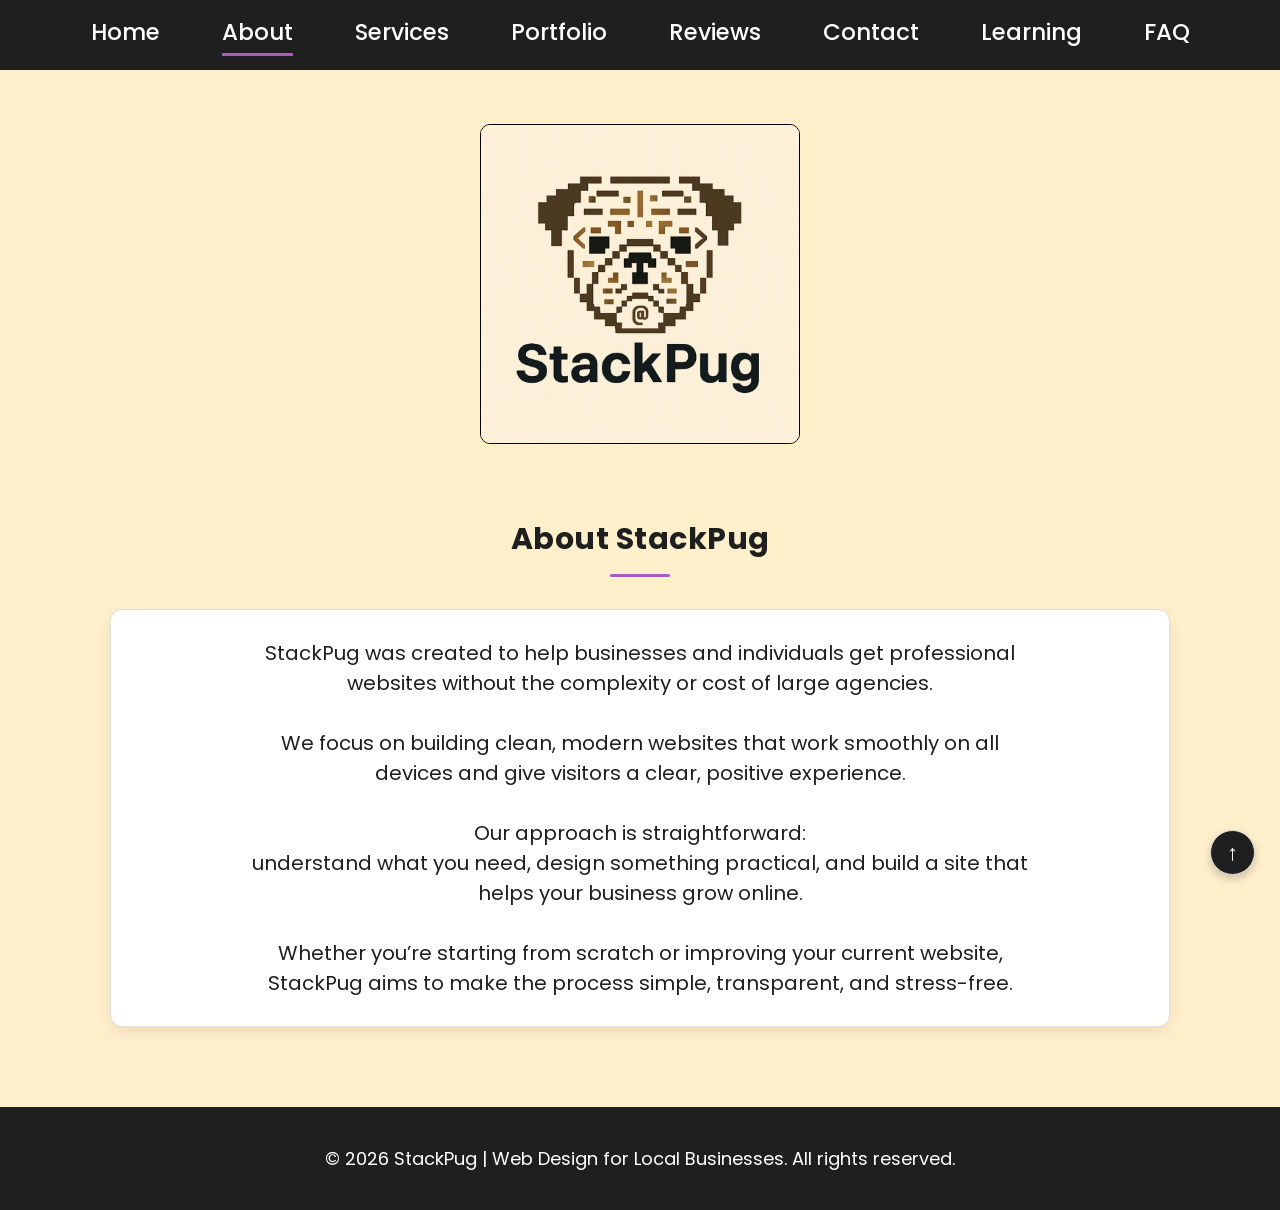
==== about.html @ f1a1a8db "Updated p on most pages" ====
<!DOCTYPE html>
<html lang="en">

<head>
    <meta charset="UTF-8">
    <meta
        name="viewport"
        content="width=device-width, initial-scale=1.0"
    >
    <meta
        name="description"
        content="Affordable web design services for local buisnesses. Responsive websites, styling, accessibilty, and maintenance packages from StackPug."
    >
    <title>About| StackPug- Web Design for Local Businesses</title>

    <!-- Google Font -->
    <link
        href="https://fonts.googleapis.com/css2?family=Poppins:wght@300;400;500;600&display=swap"
        rel="stylesheet"
    >

    <link
        rel="stylesheet"
        href="styles.css"
    >
</head>

<body id="top">

    <header class="
    site-header">
        <nav class="main-nav">
            <input
                type="checkbox"
                id="menu-toggle"
            >
            <label
                for="menu-toggle"
                class="hamburger"
            >☰</label>

            <ul class="nav-links">
                <li><a href="index.html">Home</a></li>
                <li><a
                        href="about.html"
                        class="active"
                    >About</a></li>
                <li><a href="services.html">Services</a></li>
                <li><a href="portfolio.html">Portfolio</a></li>
                <li><a href="reviews.html">Reviews</a></li>
                <li><a href="contact.html">Contact</a></li>
                <li><a href="learning.html">Learning</a></li>
                <li><a href="faq.html">FAQ</a></li>
            </ul>
        </nav>
        <a
            href="index.html"
            title="Home"
            aria-label="Go to homepage"
        >
            <img
                src="./images/stackpug-s.png"
                alt="StackPug Home logo"
                class="logo"
            >

        </a>
    </header>

    <main class="page-content">
        <h2>About StackPug</h2>

        <section class="content-box">
            <p>

                StackPug was created to help businesses and individuals get professional websites without the complexity
                or cost of large agencies.<br><br>

                We focus on building clean, modern websites that work smoothly on all devices and give visitors a clear,
                positive experience.<br><br>

                Our approach is straightforward: <br>understand what you need, design something practical, and build a
                site
                that helps your business grow online.<br><br>

                Whether you’re starting from scratch or improving your current website, StackPug aims to make the
                process simple, transparent, and stress-free.

            </p>
        </section>

    </main>
    <a
        href="#top"
        class="scroll-top"
    >↑</a>
    <footer>
        <p>© 2026 StackPug | Web Design for Local Businesses. All rights reserved.</p>
    </footer>
</body>

</html>
---- styles.css ----
/* ======================================================
   1. ROOT / THEME
====================================================== */

:root {
    --charcoal: #1F1F1F;
    --purple: #b058c2;
    --purple-dark: #8e3fa3;
    --cream: #FFEFCB;
    --white: #ffffff;
    --border: #ddd;
}

/* ======================================================
   2. GLOBAL / RESET / BASE (ALL PAGES)
====================================================== */

* {
    box-sizing: border-box;
}

html,
body {
    margin: 0;
    padding-top: 62px;
    font-family: 'Poppins', sans-serif;
    font-size: 20px;
    color: var(--charcoal);
    background: var(--cream);
    scroll-behavior: smooth;
}

button,
input,
textarea {
    font-family: inherit;
}

.tagline {
    font-size: 0.75em;
    font-weight: normal;
}

h3 {
    font-size: 1.75rem;
}

h2 {
    font-weight: 700;
    letter-spacing: 0.5px;
}

h1,
h2 {
    position: relative;
    margin-bottom: 32px;
}

h1::after,
h2::after,
h3::after {
    content: "";
    display: block;
    width: 60px;
    height: 3px;
    background: var(--purple);
    margin: 12px auto 0;
    border-radius: 2px;

}

h1,
h2 {
    text-align: center;
}

h2 {
    scroll-margin-top: 90px;
    /* prevents fixed nav covering headings when linked */
}

i {
    font-size: 0.5em;
    color: #555;
}

.callout-2 p {
    margin: 8px 0;
}


/* ======================================================
   3. REUSABLE COMPONENTS (ALL PAGES)
====================================================== */

/* HEADER LOGO */

.site-header {
    display: flex;
    flex-direction: column;
    align-items: center;
    text-align: center;
}

.logo {
    width: 400px;
    max-width: 80%;
    border-radius: 10px;
    border: 1px solid black;
}

.logo {
    cursor: pointer;
    transition: transform 0.25s ease, box-shadow 0.25s ease, filter 0.25s ease;
}

.logo:hover {
    transform: translateY(-4px) scale(1.03);
    box-shadow: 0 14px 28px rgba(0, 0, 0, .2);
}

/* NAVBAR */

.main-nav {
    position: fixed;
    height: 70px;
    top: 0;
    left: 0;
    width: 100%;
    background: var(--charcoal);
    padding: 10px 20px;
    z-index: 1000;

    display: flex;
    align-items: center;
    justify-content: center;
}

.main-nav ul {
    list-style: none;
    margin: 0;
    padding: 0;
}

.main-nav a {
    margin: 0 16px;
    font-size: 1.15rem;
    text-decoration: none;
    font-weight: 500;
    color: white;
    display: inline-block;
    transition: .25s ease;
}

.main-nav a:hover {
    transform: translateY(-4px);
}

.main-nav a:active {
    color: var(--purple);
}

.main-nav a {
    position: relative;
    text-decoration: none;
}


.nav-links a.active {
    border-bottom: 3px solid var(--purple);
    padding-bottom: 4px;
}

/* Page content */

.page-content {
    max-width: 1100px;
    margin: 0 auto;
    padding: 40px 20px 80px;

}

/*Links*/
.service-box {
    display: block;
    text-decoration: none;
    color: inherit;
}

.service-box,
.why-box,
.choose-box,
.package-box {
    padding: 28px;
}

.hero,
.why-website,
.why-choose,
.services,
.packages {
    padding: 80px 20px;
}

.how-it-works {
    text-align: center;
    padding: 60px 20px;
}

.process-grid {
    display: grid;
    grid-template-columns: repeat(3, 1fr);
    gap: 30px;
    max-width: 1100px;
    margin: auto;
}

.process-box {
    background: white;
    padding: 24px;
    border-radius: 10px;
    border: 1px solid var(--border);
    box-shadow: 0 4px 12px rgba(0, 0, 0, .08);
}

.process-box h3 {
    margin-bottom: 10px;
}

/* HAMBURGER */

#menu-toggle {
    display: none;
}

.hamburger {
    font-size: 28px;
    color: white;
    cursor: pointer;
}

/* MOBILE MENU */

.nav-links {
    display: none;
    position: absolute;
    top: 100%;
    left: 0;
    width: 100%;
    background: var(--charcoal);
    flex-direction: column;
    text-align: center;
    padding: 10px 0;
    z-index: 999;
}

#menu-toggle:checked+.hamburger+.nav-links {
    display: flex;
}

@media(min-width:768px) {

    .hamburger {
        display: none;
    }

    .nav-links {
        display: flex;
        position: static;
        flex-direction: row;
        justify-content: center;
        gap: 30px;
        width: auto;
        padding: 0;
    }
}

/* BUTTONS */

.cta-button-1 {
    display: inline-block;
    background: var(--purple);
    color: var(--charcoal);
    padding: 12px 20px;
    font-size: 1.25rem;
    text-decoration: none;
    border-radius: 4px;
    transition: .25s ease;
}

.cta-button-1:hover {
    background: var(--purple-dark);
    transform: translateY(-4px);
    box-shadow: 0 10px 22px rgba(0, 0, 0, .18);
}

.cta-button-2 {
    display: inline-block;
    background: var(--charcoal);
    color: white;
    padding: 12px 20px;
    font-size: 1rem;
    text-decoration: none;
    border-radius: 4px;
    margin: 20px 0;
    transition: .25s ease;
}

.cta-button-2:hover {
    background: #333;
    transform: translateY(-4px);
    box-shadow: 0 10px 22px rgba(0, 0, 0, .18);
}

button[type="submit"] {
    display: inline-block;
    background: var(--purple);
    color: var(--charcoal);
    padding: 12px 20px;
    font-size: 1rem;
    text-decoration: none;
    border-radius: 5px;
    transition: .25s ease;
    align-self: center;
}

button[type="submit"]:hover {
    background: var(--purple-dark);
    transform: translateY(-4px);
    box-shadow: 0 10px 22px rgba(0, 0, 0, .18);
}

.quote-btn {
    display: flex;
    justify-content: center;
    align-items: center;
    background: var(--purple);
    color: var(--charcoal);
    padding: 12px 20px;
    font-size: 1.25rem;
    text-decoration: none;
    border-radius: 4px;
}

.quote-btn:hover {
    background: var(--purple-dark);
    box-shadow: 0 10px 22px rgba(0, 0, 0, .18);
}

.scroll-top {
    position: fixed;
    bottom: 25px;
    right: 25px;
    background: var(--charcoal);

    color: var(--white);
    border: 1px solid var(--border);

    width: 45px;
    height: 45px;

    border-radius: 50%;
    display: flex;
    align-items: center;
    justify-content: center;

    font-size: 22px;
    text-decoration: none;

    box-shadow: 0 4px 10px rgba(0, 0, 0, .2);
    transition: .25s ease;

    z-index: 1000;
}

.scroll-top:hover {
    transform: translateY(-4px);
    box-shadow: 0 8px 18px rgba(0, 0, 0, .25);
}

/* FOOTER */

footer {
    background: var(--charcoal);
    color: white;
    text-align: center;
    padding: 20px;
    font-size: .9rem;
}

/* CONTENT BOX (used across pages) */


.content-box {
    background: white;
    border-radius: 12px;
    border: 1px solid var(--border);
    box-shadow: 0 6px 16px rgba(0, 0, 0, .08);
    text-align: center;
    padding: 28px;
}

.content-box p {
    max-width: 65ch;
    margin: 0 auto;
}

/* ======================================================
   4. INDEX PAGE ONLY
====================================================== */

.hero {
    text-align: center;
    padding: 1rem;
    margin: 0 auto 20px;
    display: flex;
    flex-direction: column;
    align-items: center;
    gap: 24px;
}

.callout {
    text-align: center;
    padding: 20px;
    display: flex;
    flex-direction: column;
    align-items: center;
    gap: 70px;
}

.callout-1 {
    font-family: 'Inter', sans-serif;
    background: var(--charcoal);
    font-size: 1.5rem;
    font-weight: 500;
    color: white;
    padding: 20px 12px;
    border-radius: 5px;
    letter-spacing: .8px;
    line-height: 1.6;
}

.callout-1 p {
    margin: 0;
}

.callout-2 {
    background: var(--purple);
    color: var(--charcoal);
    padding: 12px 20px;
    margin: 20px 0;
    text-align: center;
    border-radius: 5px;
    font-size: 1rem;
}

/* section */

section {
    padding: 60px 20px;
}

/* SERVICES */

.services {
    text-align: center;
    margin: 0 auto;
    display: flex;
    flex-direction: column;
}

.services h2 {
    font-size: 1.5rem;
    margin-bottom: 32px;
    /* space under heading */
}

.services-grid {
    display: grid;
    grid-template-columns: repeat(2, 1fr);
    gap: 20px;
}

.service-box {
    background: white;
    padding: 20px;
    border-radius: 10px;
    border: 1px solid var(--border);
    box-shadow: 0 4px 12px rgba(0, 0, 0, .08);
}

.web-packages,
.maintenance-packages {
    padding: 60px 20px;
    text-align: center;
    padding: 60px 20px;
    /* section spacing */
    margin: 0 auto;

    display: flex;
    flex-direction: column;
    align-items: center;
}

.web-package-box,
.maintenance-package-box a {
    margin-top: auto;
}

.web-packages-grid,
.maintenance-packages-grid {
    display: grid;
    grid-template-columns: repeat(3, 1fr);
    gap: 30px;
    max-width: 1100px;
    margin: 40px auto;
}

.web-package-box,
.maintenance-package-box {
    background: white;
    padding: 28px;
    border-radius: 10px;
    border: 1px solid var(--border);
    box-shadow: 0 4px 12px rgba(0, 0, 0, .08);
    display: flex;
    flex-direction: column;
    min-height: 300px;
}



.price {
    font-size: 1.6rem;
    font-weight: 600;
    margin: 10px 0 20px;
}

.web-package-box ul,
.maintenance-package-box ul {
    list-style: none;
    padding: 0;
    margin: 20px 0;
}

.web-package-box li,
.maintenance-package-box li {
    padding: 6px 0;
}

.featured {
    transform: scale(1.05);
    border: 2px solid var(--purple);
    box-shadow: 0 12px 28px rgba(0, 0, 0, .15);
}

.view-packages {
    display: inline-block;
    margin-top: 10px;
    font-weight: 600;
    text-decoration: none;
    color: var(--purple);
}

.view-packages:hover {
    text-decoration: underline;
}

/* Most popular box badge */

.badge {
    background: var(--purple);
    color: white;
    font-size: .75rem;
    font-weight: 600;
    padding: 10px;
    border-radius: 20px;
    display: inline-block;
    margin-bottom: 10px;
}

.affordable,
.hosting {
    grid-column: 1 / -1;
    justify-self: center;
}

/* WHY SECTION */

.why-website {
    text-align: center;
    margin: 0 auto;
}

.why-website h2 {
    font-size: 1.5rem;
    margin-bottom: 32px;
    /* space under heading */
}

.why-grid {
    display: grid;
    grid-template-columns: repeat(2, 1fr);
    gap: 20px;
}

.why-box {
    background: white;
    padding: 20px;
    border-radius: 10px;
    border: 1px solid var(--border);
    box-shadow: 0 4px 12px rgba(0, 0, 0, .08);

}

/*==================================================
Choose StackPug section */
.why-choose {
    text-align: center;
    margin: 0 auto;
    display: flex;
    flex-direction: column;
    align-items: center;
}

.why-choose h2 {
    font-size: 1.5rem;
    margin-bottom: 32px;
    /* space under heading */
}

.choose-grid {
    display: grid;
    grid-template-columns: repeat(2, 1fr);
    gap: 20px;
}

.choose-box {
    background: white;
    padding: 20px;
    border-radius: 10px;
    border: 1px solid var(--border);
    box-shadow: 0 4px 12px rgba(0, 0, 0, .08);
}


/* ======================================================
   5. CONTACT PAGE ONLY
====================================================== */

.contact-section {
    max-width: 700px;
    margin: 30px auto;
    padding: 20px;
}

.contact-section p {
    margin-bottom: 30px;
    color: #555;
    text-align: center;
}

.contact-form {
    display: flex;
    flex-direction: column;
    gap: 18px;
}

.form-grid {
    display: grid;
    grid-template-columns: 1fr;
    gap: 18px;
}

.input-wrap {
    display: flex;
    align-items: center;
    border: 1px solid var(--border);
    border-radius: 6px;
    background: white;
    overflow: hidden;
}

.icon {
    padding: 0 10px;
    font-size: 18px;
    opacity: .7;
}

.input-wrap input,
.input-wrap textarea {
    border: none;
    flex: 1;
    padding: 12px;
    font-size: 16px;
    font-family: 'Inter', sans-serif;
}

.input-wrap textarea {
    resize: vertical;
}

.input-wrap:focus-within {
    border-color: var(--charcoal);
    box-shadow: 0 0 0 2px rgba(0, 0, 0, .08);
}

/* ======================================================
   FAQ
====================================================== */

/* FAQ */

.faq {
    max-width: 900px;
    margin: 40px auto;
}

.faq-item {
    background: white;
    border-radius: 10px;
    border: 1px solid var(--border);
    margin-bottom: 16px;
    padding: 0;
    box-shadow: 0 4px 12px rgba(0, 0, 0, .08);
    transition: .25s ease;
}

.faq-item:hover {
    transform: translateY(-3px);
    box-shadow: 0 8px 18px rgba(0, 0, 0, .12);
}

.faq-item summary {
    padding: 18px 20px;
    font-weight: 600;
    cursor: pointer;
    list-style: none;
}

.faq-item p {
    padding: 0 20px 20px 20px;
    margin: 0;
    color: #555;
}

.faq-intro {
    text-align: center;
}

.faq-item summary::after {
    content: "+";
    float: right;
    font-size: 20px;
}

.faq-item[open] summary::after {
    content: "−";
}

.service-box,
.why-box,
.choose-box,
.package-box {
    transition: transform .25s ease, box-shadow .25s ease;
}

.service-box:hover,
.why-box:hover,
.choose-box:hover,
.package-box:hover {
    transform: translateY(-8px);
    box-shadow: 0 16px 32px rgba(0, 0, 0, .12);
}

/* ======================================================
   6. RESPONSIVE GLOBAL
====================================================== */

@media(max-width:600px) {

    .services-grid {
        grid-template-columns: 1fr;
    }

    .web-packages-grid,
    .maintenance-packages-grid {
        grid-template-columns: 1fr;
    }

    .why-grid,
    .process-grid {
        grid-template-columns: 1fr;
    }

    .contact-section {
        margin: 30px 15px;
        padding: 10px;
    }

    .choose-grid {
        grid-template-columns: 1fr;
    }

    .content-box {
        margin: 30px 15px;
        padding: 10px;
    }


}

@media (max-width: 768px) {

    .packages-grid {
        grid-template-columns: 1fr;
    }

}


@media(min-width:768px) {
    .form-grid {
        grid-template-columns: 1fr 1fr;
    }

    .form-group.full {
        grid-column: 1/-1;
    }
}

/* ======================================================
   7. REDUCED MOTION ACCESSIBILITY
====================================================== */

@media(prefers-reduced-motion:reduce) {

    * {
        animation: none !important;
        transition: none !important;
        scroll-behavior: auto !important;
    }

    .service-box:hover,
    .logo:hover,
    .cta-button-1:hover,
    .cta-button-2:hover,
    .main-nav a:hover,
    .content-box:hover {
        transform: none;
        box-shadow: 0 4px 12px rgba(0, 0, 0, .08);
    }
}
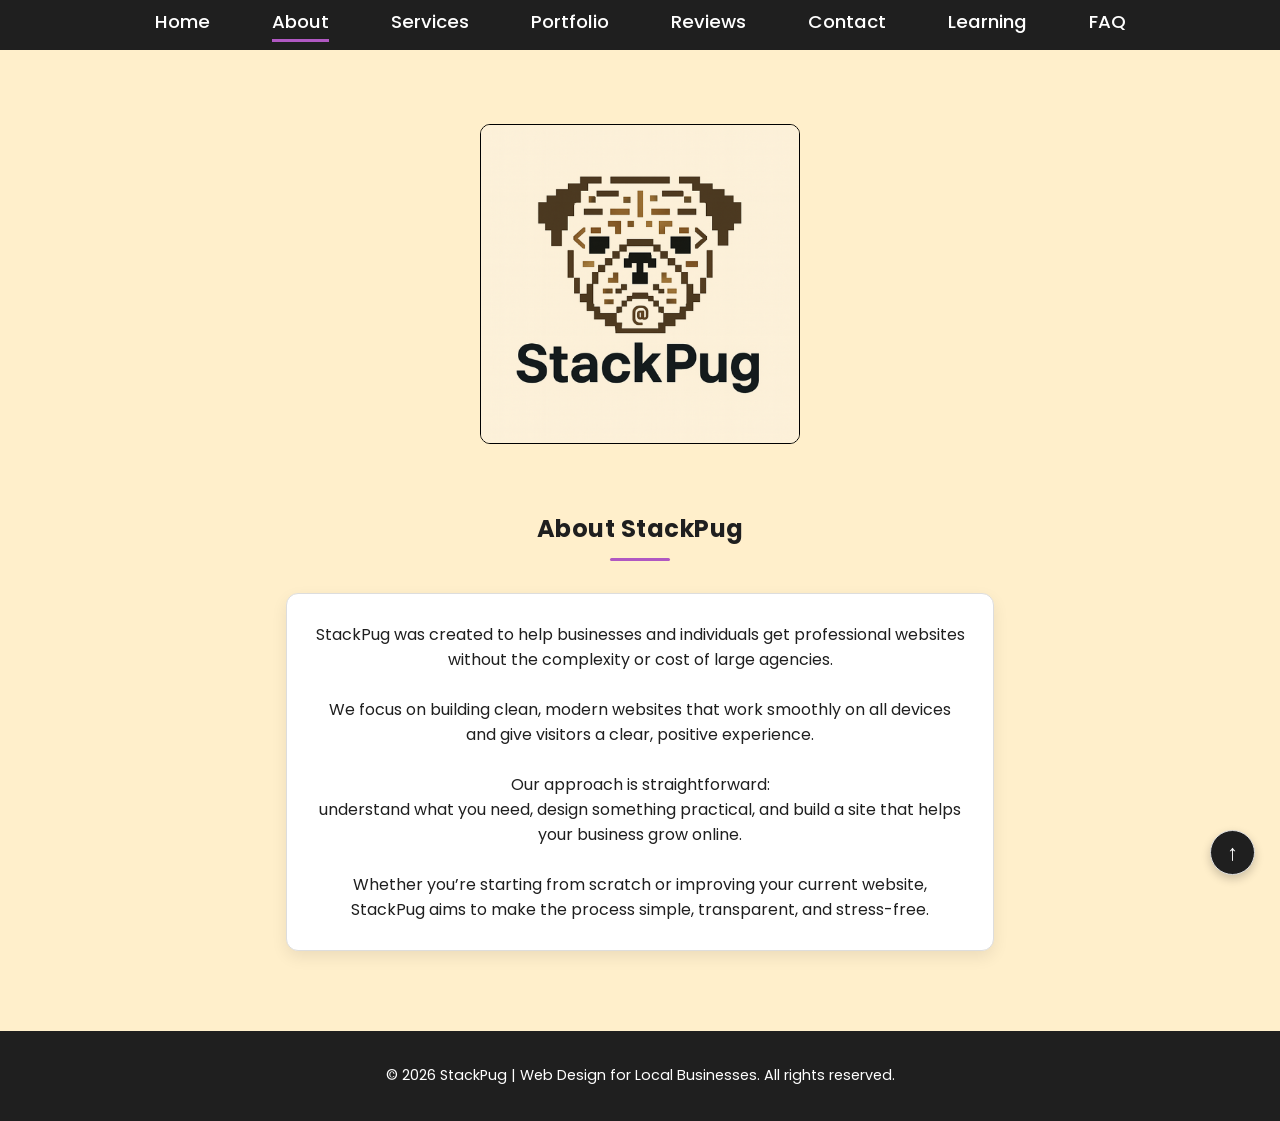
==== commit 18f8c10e: "Updated footer" ====
--- a/about.html
+++ b/about.html
@@ -11,7 +11,7 @@
         name="description"
         content="Affordable web design services for local buisnesses. Responsive websites, styling, accessibilty, and maintenance packages from StackPug."
     >
-    <title>About| StackPug- Web Design for Local Businesses</title>
+    <title>About | StackPug- Web Design for Local Businesses</title>
 
     <!-- Google Font -->
     <link
--- a/styles.css
+++ b/styles.css
@@ -24,10 +24,13 @@
     margin: 0;
     padding-top: 62px;
     font-family: 'Poppins', sans-serif;
-    font-size: 20px;
+    font-size: 100%;
     color: var(--charcoal);
     background: var(--cream);
     scroll-behavior: smooth;
+    display: flex;
+    flex-direction: column;
+    min-height: 100vh;
 }
 
 button,
@@ -88,6 +91,10 @@
     margin: 8px 0;
 }
 
+#choose-p {
+    margin-top: 20px;
+}
+
 
 /* ======================================================
    3. REUSABLE COMPONENTS (ALL PAGES)
@@ -123,18 +130,18 @@
 
 .main-nav {
     position: fixed;
-    height: 70px;
+    height: 50px;
     top: 0;
     left: 0;
     width: 100%;
     background: var(--charcoal);
-    padding: 10px 20px;
+    padding: 5px 20px;
     z-index: 1000;
-
     display: flex;
     align-items: center;
     justify-content: center;
 }
+
 
 .main-nav ul {
     list-style: none;
@@ -147,7 +154,7 @@
     font-size: 1.15rem;
     text-decoration: none;
     font-weight: 500;
-    color: white;
+    color: var(--white);
     display: inline-block;
     transition: .25s ease;
 }
@@ -177,6 +184,7 @@
     max-width: 1100px;
     margin: 0 auto;
     padding: 40px 20px 80px;
+    flex: 1;
 
 }
 
@@ -216,7 +224,7 @@
 }
 
 .process-box {
-    background: white;
+    background: var(--white);
     padding: 24px;
     border-radius: 10px;
     border: 1px solid var(--border);
@@ -235,7 +243,7 @@
 
 .hamburger {
     font-size: 28px;
-    color: white;
+    color: var(--white);
     cursor: pointer;
 }
 
@@ -280,7 +288,7 @@
 .cta-button-1 {
     display: inline-block;
     background: var(--purple);
-    color: var(--charcoal);
+    color: var(--white);
     padding: 12px 20px;
     font-size: 1.25rem;
     text-decoration: none;
@@ -297,9 +305,9 @@
 .cta-button-2 {
     display: inline-block;
     background: var(--charcoal);
-    color: white;
+    color: var(--white);
     padding: 12px 20px;
-    font-size: 1rem;
+    font-size: 1.25rem;
     text-decoration: none;
     border-radius: 4px;
     margin: 20px 0;
@@ -315,9 +323,9 @@
 button[type="submit"] {
     display: inline-block;
     background: var(--purple);
-    color: var(--charcoal);
+    color: var(--white);
     padding: 12px 20px;
-    font-size: 1rem;
+    font-size: 1.25rem;
     text-decoration: none;
     border-radius: 5px;
     transition: .25s ease;
@@ -335,7 +343,7 @@
     justify-content: center;
     align-items: center;
     background: var(--purple);
-    color: var(--charcoal);
+    color: var(--white);
     padding: 12px 20px;
     font-size: 1.25rem;
     text-decoration: none;
@@ -382,7 +390,7 @@
 
 footer {
     background: var(--charcoal);
-    color: white;
+    color: var(--white);
     text-align: center;
     padding: 20px;
     font-size: .9rem;
@@ -446,7 +454,7 @@
 
 .callout-2 {
     background: var(--purple);
-    color: var(--charcoal);
+    color: var(--white);
     padding: 12px 20px;
     margin: 20px 0;
     text-align: center;
@@ -493,13 +501,10 @@
 .maintenance-packages {
     padding: 60px 20px;
     text-align: center;
-    padding: 60px 20px;
     /* section spacing */
     margin: 0 auto;
-
-    display: flex;
-    flex-direction: column;
-    align-items: center;
+    display: flex;
+    flex-direction: column;
 }
 
 .web-package-box,
@@ -526,9 +531,8 @@
     display: flex;
     flex-direction: column;
     min-height: 300px;
-}
-
-
+    transition: transform .25s ease, box-shadow .25s ease;
+}
 
 .price {
     font-size: 1.6rem;
@@ -548,10 +552,24 @@
     padding: 6px 0;
 }
 
+/* hover for normal boxes */
+.web-package-box:hover,
+.maintenance-package-box:hover {
+    transform: translateY(-8px);
+    box-shadow: 0 16px 32px rgba(0, 0, 0, .12);
+}
+
+/* featured box — merged into one rule */
 .featured {
     transform: scale(1.05);
     border: 2px solid var(--purple);
     box-shadow: 0 12px 28px rgba(0, 0, 0, .15);
+}
+
+/* featured hover — combines both transforms */
+.featured:hover {
+    transform: scale(1.05) translateY(-8px);
+    box-shadow: 0 16px 32px rgba(0, 0, 0, .12);
 }
 
 .view-packages {
@@ -564,6 +582,19 @@
 
 .view-packages:hover {
     text-decoration: underline;
+}
+
+/* normal package boxes */
+.web-package-box:hover,
+.maintenance-package-box:hover {
+    transform: translateY(-8px);
+    box-shadow: 0 16px 32px rgba(0, 0, 0, .12);
+}
+
+/* featured box stays scaled AND moves up */
+.featured:hover {
+    transform: scale(1.05) translateY(-8px);
+    box-shadow: 0 16px 32px rgba(0, 0, 0, .12);
 }
 
 /* Most popular box badge */
@@ -583,6 +614,10 @@
 .hosting {
     grid-column: 1 / -1;
     justify-self: center;
+    width: 600px;
+    /* or whatever looks right */
+    max-width: 100%;
+    /* so it doesn't overflow on mobile */
 }
 
 /* WHY SECTION */
@@ -620,7 +655,7 @@
     margin: 0 auto;
     display: flex;
     flex-direction: column;
-    align-items: center;
+
 }
 
 .why-choose h2 {
@@ -656,7 +691,7 @@
 
 .contact-section p {
     margin-bottom: 30px;
-    color: #555;
+    color: var(--charcoal);
     text-align: center;
 }
 
@@ -761,14 +796,16 @@
 .service-box,
 .why-box,
 .choose-box,
-.package-box {
+.package-box,
+.process-box {
     transition: transform .25s ease, box-shadow .25s ease;
 }
 
 .service-box:hover,
 .why-box:hover,
 .choose-box:hover,
-.package-box:hover {
+.package-box:hover,
+.process-box:hover {
     transform: translateY(-8px);
     box-shadow: 0 16px 32px rgba(0, 0, 0, .12);
 }
@@ -850,4 +887,11 @@
         transform: none;
         box-shadow: 0 4px 12px rgba(0, 0, 0, .08);
     }
+}
+
+input:focus {
+    outline: none;
+    border: 2px solid #7c6cfc;
+    /* ✓ custom focus style */
+    box-shadow: 0 0 0 3px rgba(124, 108, 252, 0.3);
 }
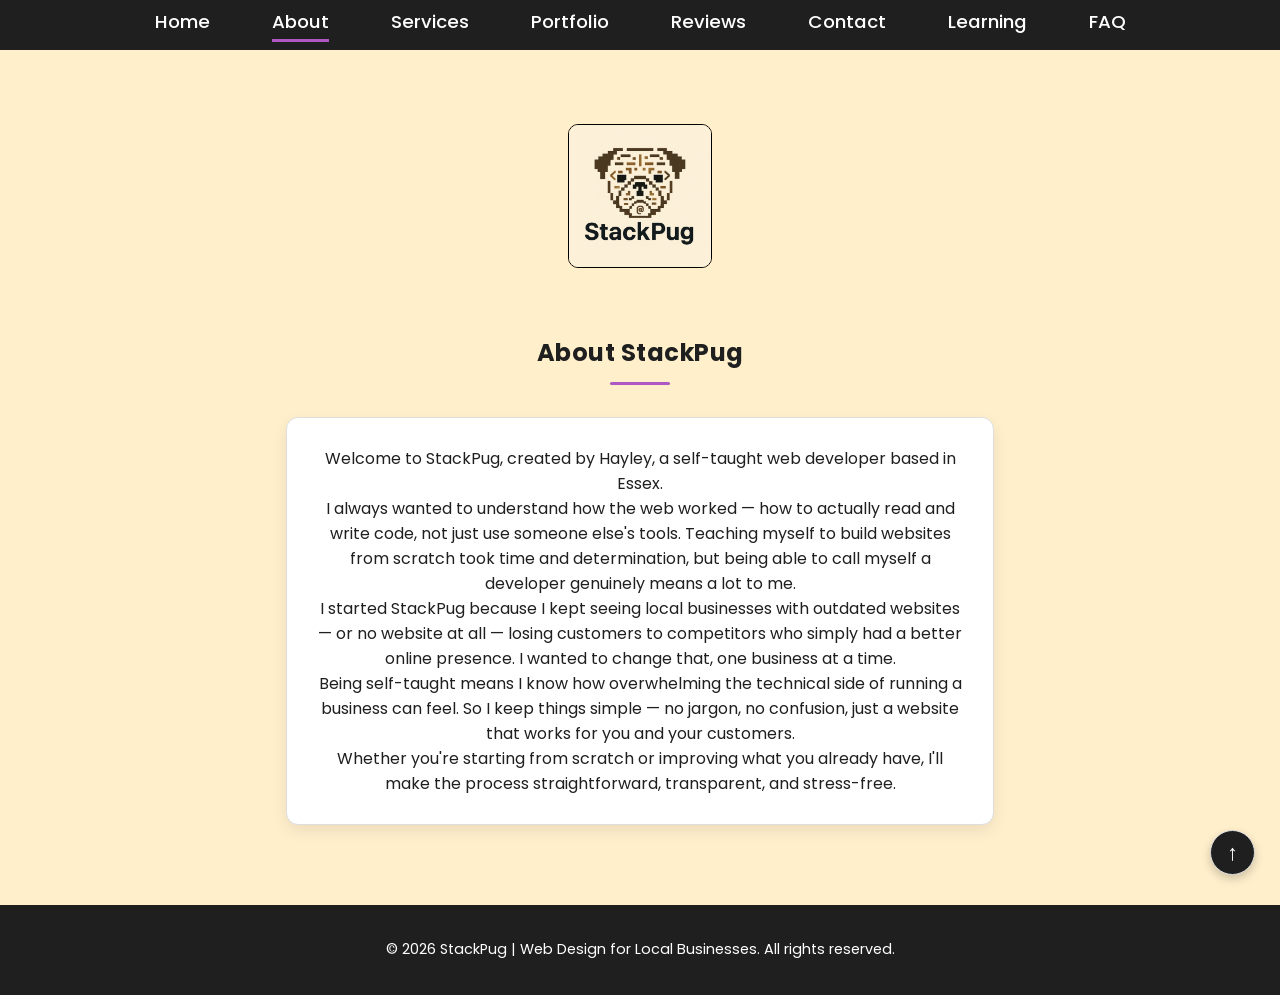
==== commit 91d80765: "Made a favicon" ====
--- a/about.html
+++ b/about.html
@@ -22,6 +22,28 @@
     <link
         rel="stylesheet"
         href="styles.css"
+    >
+    <link
+        rel="icon"
+        type="image/x-icon"
+        href="./images/favicon.ico"
+    >
+    <link
+        rel="icon"
+        type="image/png"
+        sizes="32x32"
+        href="./images/favicon-32x32.png"
+    >
+    <link
+        rel="icon"
+        type="image/png"
+        sizes="16x16"
+        href="./images/favicon-16x16.png"
+    >
+    <link
+        rel="apple-touch-icon"
+        sizes="180x180"
+        href="./images/apple-touch-icon.png"
     >
 </head>
 
@@ -71,22 +93,21 @@
         <h2>About StackPug</h2>
 
         <section class="content-box">
-            <p>
+            <p>Welcome to StackPug, created by Hayley, a self-taught web developer based in Essex.</p>
 
-                StackPug was created to help businesses and individuals get professional websites without the complexity
-                or cost of large agencies.<br><br>
+            <p>I always wanted to understand how the web worked — how to actually read and write code, not just use
+                someone else's tools. Teaching myself to build websites from scratch took time and determination, but
+                being able to call myself a developer genuinely means a lot to me.</p>
 
-                We focus on building clean, modern websites that work smoothly on all devices and give visitors a clear,
-                positive experience.<br><br>
+            <p>I started StackPug because I kept seeing local businesses with outdated websites — or no website at all —
+                losing customers to competitors who simply had a better online presence. I wanted to change that, one
+                business at a time.</p>
 
-                Our approach is straightforward: <br>understand what you need, design something practical, and build a
-                site
-                that helps your business grow online.<br><br>
+            <p>Being self-taught means I know how overwhelming the technical side of running a business can feel. So I
+                keep things simple — no jargon, no confusion, just a website that works for you and your customers.</p>
 
-                Whether you’re starting from scratch or improving your current website, StackPug aims to make the
-                process simple, transparent, and stress-free.
-
-            </p>
+            <p>Whether you're starting from scratch or improving what you already have, I'll make the process
+                straightforward, transparent, and stress-free.</p>
         </section>
 
     </main>
--- a/styles.css
+++ b/styles.css
@@ -9,6 +9,8 @@
     --cream: #FFEFCB;
     --white: #ffffff;
     --border: #ddd;
+    --purple-light: #f3e6f7;
+    --text-muted: #555;
 }
 
 /* ======================================================
@@ -95,6 +97,18 @@
     margin-top: 20px;
 }
 
+.trust-bar {
+    background-color: var(--purple);
+    color: var(--white);
+    display: flex;
+    justify-content: center;
+    flex-wrap: wrap;
+    gap: 0.8rem 2.5rem;
+    padding: 0.75rem 1.5rem;
+    font-size: 0.82rem;
+    font-weight: 500;
+    letter-spacing: 0.05em;
+}
 
 /* ======================================================
    3. REUSABLE COMPONENTS (ALL PAGES)
@@ -110,7 +124,7 @@
 }
 
 .logo {
-    width: 400px;
+    width: 180px;
     max-width: 80%;
     border-radius: 10px;
     border: 1px solid black;
@@ -287,7 +301,7 @@
 
 .cta-button-1 {
     display: inline-block;
-    background: var(--purple);
+    background: var(--charcoal);
     color: var(--white);
     padding: 12px 20px;
     font-size: 1.25rem;
@@ -610,14 +624,20 @@
     margin-bottom: 10px;
 }
 
+.why-website,
+.why-choose,
+.services {
+    width: 100%;
+}
+
 .affordable,
 .hosting {
     grid-column: 1 / -1;
     justify-self: center;
-    width: 600px;
-    /* or whatever looks right */
-    max-width: 100%;
+    width: 100%;
+    max-width: 600px;
     /* so it doesn't overflow on mobile */
+    margin: 0 auto;
 }
 
 /* WHY SECTION */
@@ -866,6 +886,33 @@
     }
 }
 
+@media (max-width: 900px) {
+
+    .services-grid,
+    .why-grid,
+    .choose-grid {
+        grid-template-columns: 1fr;
+    }
+
+    .hero,
+    .why-website,
+    .why-choose,
+    .services,
+    .packages {
+        padding: 40px 20px;
+    }
+
+    .service-box,
+    .why-box,
+    .choose-box {
+        padding: 20px;
+    }
+
+    h3 {
+        font-size: 1.2rem;
+    }
+}
+
 /* ======================================================
    7. REDUCED MOTION ACCESSIBILITY
 ====================================================== */
@@ -894,4 +941,196 @@
     border: 2px solid #7c6cfc;
     /* ✓ custom focus style */
     box-shadow: 0 0 0 3px rgba(124, 108, 252, 0.3);
+}
+
+.portfolio-section {
+    max-width: 1100px;
+    margin: 0 auto;
+    padding: 20px 20px 80px;
+}
+
+/* Grid — 2 columns on desktop, 1 on mobile */
+.portfolio-grid {
+    display: grid;
+    grid-template-columns: repeat(2, 1fr);
+    gap: 40px;
+    margin-bottom: 40px;
+}
+
+/* Each card: browser frame on top, info below */
+.portfolio-card {
+    background: var(--white);
+    border-radius: 12px;
+    border: 1px solid var(--border);
+    box-shadow: 0 4px 16px rgba(0, 0, 0, 0.08);
+    overflow: hidden;
+    transition: transform 0.25s ease, box-shadow 0.25s ease;
+}
+
+.portfolio-card:hover {
+    transform: translateY(-6px);
+    box-shadow: 0 16px 32px rgba(176, 88, 194, 0.15);
+}
+
+.portfolio-card .browser-window {
+    max-width: 100%;
+    border-radius: 0;
+    border: none;
+    border-bottom: 1px solid var(--border);
+    box-shadow: none;
+    display: flex;
+    flex-direction: column;
+}
+
+.portfolio-card .browser-bar {
+    flex-shrink: 0;
+    /* stops the bar from collapsing */
+    background: #f0f0f0;
+    padding: 8px 12px;
+    display: flex;
+    align-items: center;
+    gap: 6px;
+    border-bottom: 1px solid var(--border);
+}
+
+/* The actual screenshot image inside the frame */
+.portfolio-screenshot {
+    width: 100%;
+    height: 260px;
+    object-fit: cover;
+    /* crops to fill the space neatly */
+    object-position: top;
+    /* shows the top of the page, not the middle */
+    display: block;
+    flex-shrink: 0;
+}
+
+/* Text area below the browser frame */
+.portfolio-info {
+    padding: 20px 24px 24px;
+}
+
+.portfolio-info h3 {
+    font-size: 1.2rem;
+    margin-bottom: 8px;
+    color: var(--charcoal);
+}
+
+/* h3::after draws a purple underline — override to left-align it here */
+.portfolio-info h3::after {
+    margin: 8px 0 0;
+}
+
+.portfolio-info p {
+    font-size: 0.95rem;
+    color: var(--text-muted);
+    margin-bottom: 14px;
+    line-height: 1.6;
+}
+
+/* Tech tags — e.g. HTML, CSS, Landing page */
+.portfolio-tags {
+    display: flex;
+    flex-wrap: wrap;
+    gap: 6px;
+    margin-bottom: 14px;
+}
+
+.tag {
+    background: var(--purple-light);
+    color: var(--purple-dark);
+    font-size: 0.75rem;
+    font-weight: 600;
+    padding: 4px 10px;
+    border-radius: 20px;
+    letter-spacing: 0.02em;
+}
+
+/* Live site link */
+.portfolio-link {
+    display: inline-block;
+    color: var(--purple);
+    font-weight: 600;
+    font-size: 0.9rem;
+    text-decoration: none;
+    transition: color 0.25s ease;
+}
+
+.portfolio-link:hover {
+    color: var(--purple-dark);
+    text-decoration: underline;
+}
+
+/* Inline text links used in the intro and note */
+.inline-link {
+    color: var(--purple);
+    font-weight: 600;
+    text-decoration: none;
+}
+
+.inline-link:hover {
+    text-decoration: underline;
+    color: var(--purple-dark);
+}
+
+/* "More projects coming soon" note */
+.portfolio-note {
+    text-align: center;
+    color: var(--text-muted);
+    font-size: 0.95rem;
+    padding: 20px 0;
+    border-top: 1px solid var(--border);
+}
+
+/* Single card takes half the grid width on desktop —
+   looks better than stretching full width when you only have 1 */
+.portfolio-grid:has(.portfolio-card:only-child) {
+    grid-template-columns: 1fr;
+    max-width: 600px;
+    margin-left: auto;
+    margin-right: auto;
+}
+
+@media (max-width: 768px) {
+    .portfolio-grid {
+        grid-template-columns: 1fr;
+    }
+
+    .portfolio-screenshot {
+        height: 200px;
+    }
+}
+
+.browser-dot {
+    width: 10px;
+    height: 10px;
+    border-radius: 50%;
+    flex-shrink: 0;
+}
+
+.dot-red {
+    background: #ff5f57;
+}
+
+.dot-amber {
+    background: #febc2e;
+}
+
+.dot-green {
+    background: #28c840;
+}
+
+.browser-url {
+    flex: 1;
+    background: white;
+    border: 1px solid var(--border);
+    border-radius: 4px;
+    padding: 3px 8px;
+    font-size: 0.7rem;
+    color: #555;
+    font-family: 'Inter', sans-serif;
+    margin-left: 6px;
+    white-space: nowrap;
+    overflow: hidden;
+    text-overflow: ellipsis;
 }
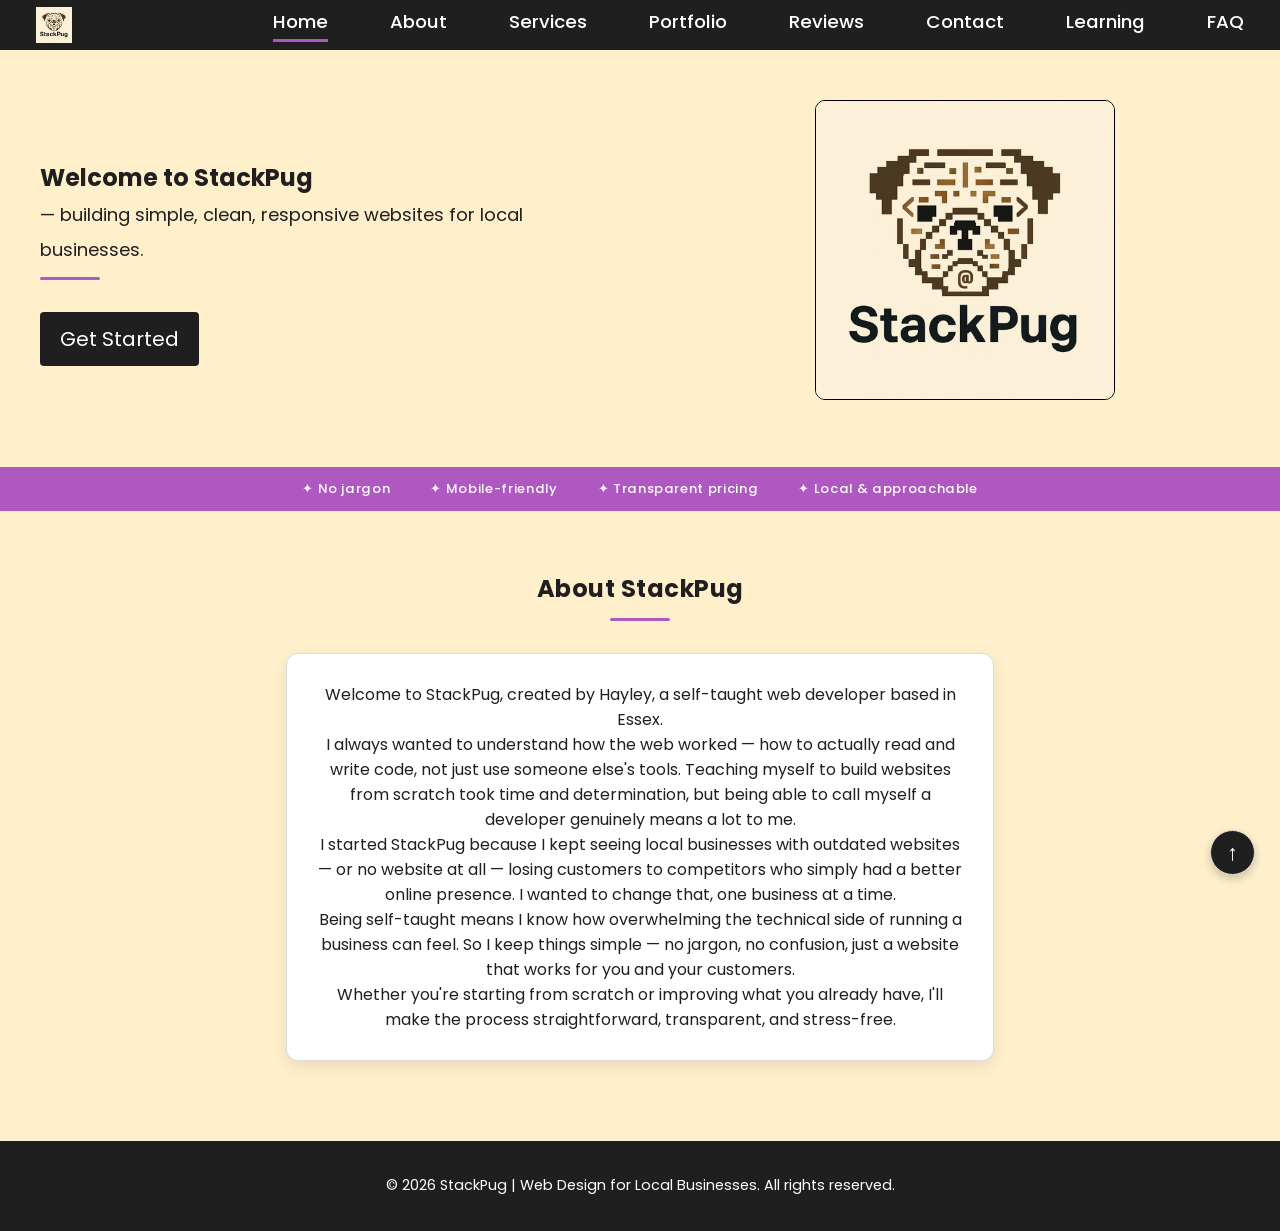
==== commit 070e2616: "Updated website hero" ====
--- a/about.html
+++ b/about.html
@@ -52,6 +52,16 @@
     <header class="
     site-header">
         <nav class="main-nav">
+            <a
+                href="index.html"
+                class="nav-logo-link"
+            >
+                <img
+                    src="./images/stackpug-s.png"
+                    alt="StackPug logo"
+                    class="nav-logo"
+                >
+            </a>
             <input
                 type="checkbox"
                 id="menu-toggle"
@@ -60,13 +70,12 @@
                 for="menu-toggle"
                 class="hamburger"
             >☰</label>
-
             <ul class="nav-links">
-                <li><a href="index.html">Home</a></li>
                 <li><a
-                        href="about.html"
+                        href="index.html"
                         class="active"
-                    >About</a></li>
+                    >Home</a></li>
+                <li><a href="about.html">About</a></li>
                 <li><a href="services.html">Services</a></li>
                 <li><a href="portfolio.html">Portfolio</a></li>
                 <li><a href="reviews.html">Reviews</a></li>
@@ -75,19 +84,49 @@
                 <li><a href="faq.html">FAQ</a></li>
             </ul>
         </nav>
-        <a
-            href="index.html"
-            title="Home"
-            aria-label="Go to homepage"
-        >
-            <img
-                src="./images/stackpug-s.png"
-                alt="StackPug Home logo"
-                class="logo"
+
+    </header>
+    <section class="hero">
+        <div class="hero-content">
+            <h1>
+                Welcome to StackPug<br>
+                <span class="tagline">— building simple, clean, responsive websites for local businesses.</span>
+            </h1>
+            <a
+                href="contact.html"
+                class="cta-button-1 first-cta"
+            >Get Started</a>
+        </div>
+        <div class="hero-image">
+            <a
+                href="index.html"
+                title="Home"
+                aria-label="Go to homepage"
             >
 
-        </a>
-    </header>
+                <img
+                    src="./images/stackpug-s.png"
+                    alt="StackPug Home logo"
+                    class="hero-logo"
+                >
+
+            </a>
+
+
+
+
+        </div>
+    </section>
+
+
+    <div class="trust-bar">
+        <span>✦ No jargon</span>
+        <span>✦ Mobile-friendly</span>
+        <span>✦ Transparent pricing</span>
+        <span>✦ Local &amp; approachable</span>
+    </div>
+
+
 
     <main class="page-content">
         <h2>About StackPug</h2>
--- a/styles.css
+++ b/styles.css
@@ -24,7 +24,7 @@
 html,
 body {
     margin: 0;
-    padding-top: 62px;
+    padding-top: 30px;
     font-family: 'Poppins', sans-serif;
     font-size: 100%;
     color: var(--charcoal);
@@ -33,6 +33,12 @@
     display: flex;
     flex-direction: column;
     min-height: 100vh;
+}
+
+@media (max-width: 768px) {
+    body {
+        padding-top: 20px;
+    }
 }
 
 button,
@@ -110,6 +116,13 @@
     letter-spacing: 0.05em;
 }
 
+@media (max-width: 600px) {
+    .trust-bar {
+        gap: 0.4rem 1rem;
+
+    }
+}
+
 /* ======================================================
    3. REUSABLE COMPONENTS (ALL PAGES)
 ====================================================== */
@@ -123,21 +136,27 @@
     text-align: center;
 }
 
-.logo {
+.slogo {
     width: 180px;
     max-width: 80%;
     border-radius: 10px;
     border: 1px solid black;
 }
 
-.logo {
+.slogo {
     cursor: pointer;
     transition: transform 0.25s ease, box-shadow 0.25s ease, filter 0.25s ease;
 }
 
-.logo:hover {
+.slogo:hover {
     transform: translateY(-4px) scale(1.03);
     box-shadow: 0 14px 28px rgba(0, 0, 0, .2);
+}
+
+.nav-logo {
+    height: 36px;
+    width: auto;
+    display: block;
 }
 
 /* NAVBAR */
@@ -153,7 +172,7 @@
     z-index: 1000;
     display: flex;
     align-items: center;
-    justify-content: center;
+    justify-content: space-between;
 }
 
 
@@ -216,7 +235,6 @@
     padding: 28px;
 }
 
-.hero,
 .why-website,
 .why-choose,
 .services,
@@ -276,7 +294,7 @@
     z-index: 999;
 }
 
-#menu-toggle:checked+.hamburger+.nav-links {
+#menu-toggle:checked~.hamburger+.nav-links {
     display: flex;
 }
 
@@ -432,14 +450,80 @@
 ====================================================== */
 
 .hero {
-    text-align: center;
-    padding: 1rem;
-    margin: 0 auto 20px;
-    display: flex;
-    flex-direction: column;
+    display: grid;
+    grid-template-columns: 1fr 1fr;
     align-items: center;
-    gap: 24px;
-}
+    gap: 40px;
+    padding-top: 40px;
+    padding-left: 40px;
+    text-align: left;
+}
+
+.hero h1 {
+    text-align: left;
+}
+
+.hero h1::after {
+    margin: 12px 0 0;
+    /* left aligns the purple underline */
+}
+
+.hero-image {
+    display: flex;
+    justify-content: center;
+    align-items: center;
+}
+
+.hero-logo {
+    width: 100%;
+    max-width: 300px;
+    height: auto;
+    border-radius: 10px;
+    border: 1px solid black;
+
+}
+
+.hero-logo {
+    cursor: pointer;
+    transition: transform 0.25s ease, box-shadow 0.25s ease, filter 0.25s ease;
+}
+
+.hero-logo:hover {
+    transform: translateY(-4px) scale(1.03);
+    box-shadow: 0 14px 28px rgba(0, 0, 0, .2);
+}
+
+@media (max-width: 768px) {
+    .hero {
+        padding: 30px 20px;
+        grid-template-columns: 1fr;
+        text-align: center;
+    }
+
+    .hero h1 {
+        text-align: center;
+        margin-top: 0;
+    }
+
+    .hero h1::after {
+        margin: 12px auto 0;
+    }
+
+    .hero-logo {
+        max-width: 200px;
+        margin: 0 auto;
+    }
+
+    .hero-content {
+        padding-left: 0;
+    }
+
+    .hero-image {
+        display: none;
+    }
+}
+
+
 
 .callout {
     text-align: center;
@@ -910,6 +994,25 @@
 
     h3 {
         font-size: 1.2rem;
+    }
+}
+
+@media (max-width: 768px) {
+    .main-nav {
+        justify-content: space-between;
+        align-items: center;
+    }
+
+    .hamburger {
+        position: static;
+        /* takes it out of absolute positioning */
+        order: 2;
+        /* pushes it to the right */
+    }
+
+    .nav-logo-link {
+        order: 1;
+        /* keeps logo on the left */
     }
 }
 
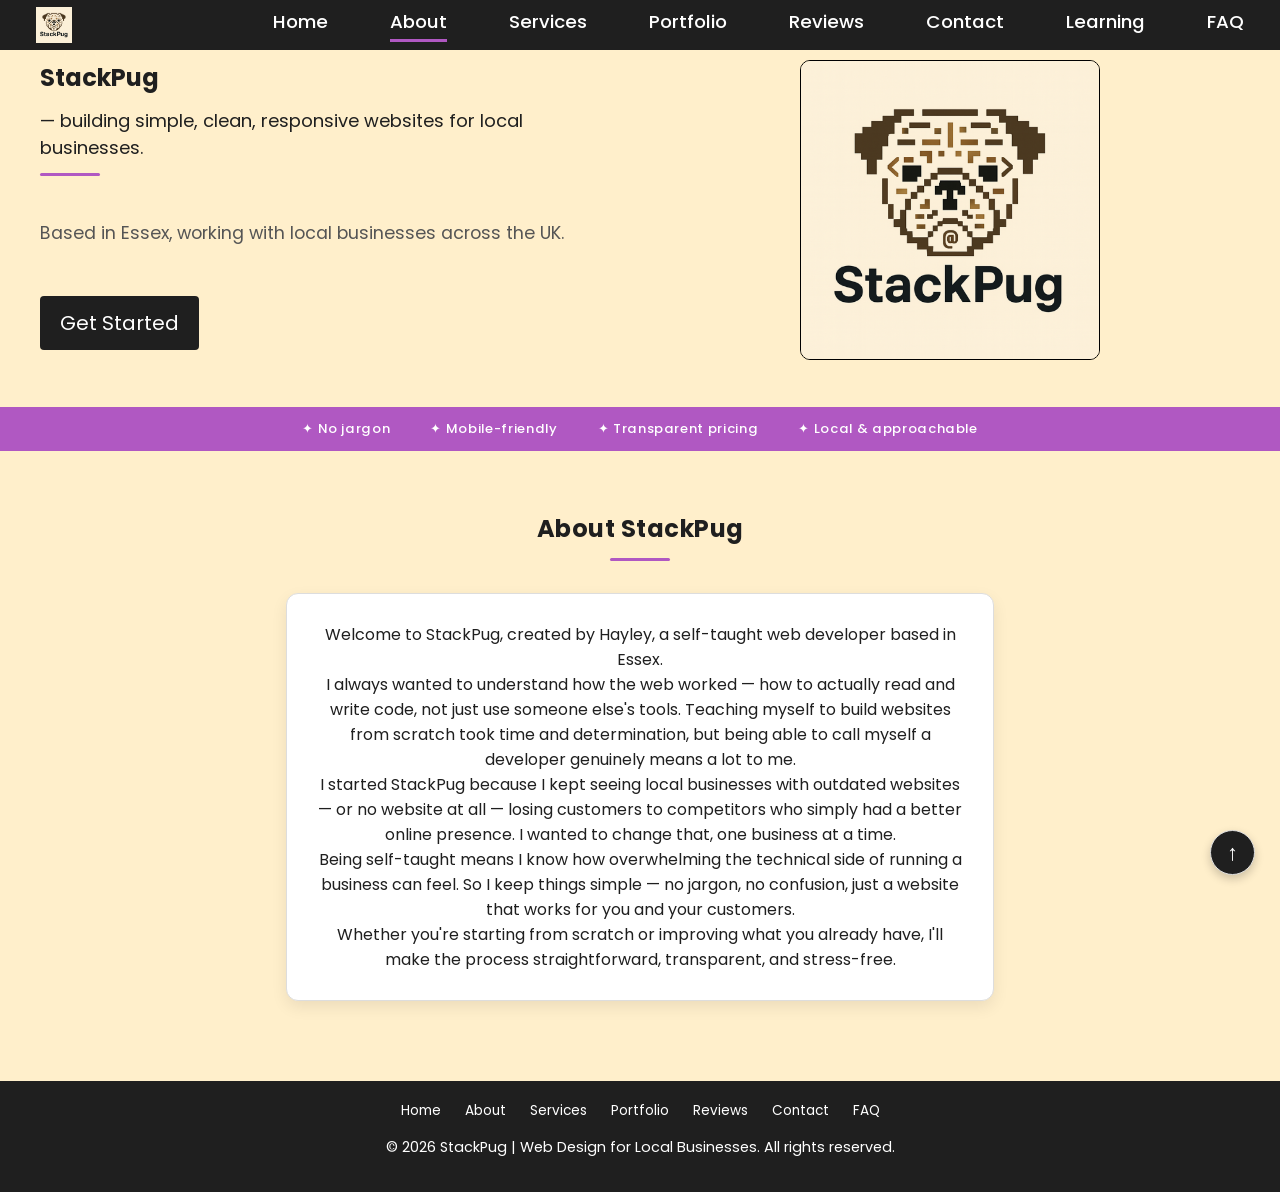
==== commit 0829eabc: "Updated active link" ====
--- a/about.html
+++ b/about.html
@@ -71,11 +71,11 @@
                 class="hamburger"
             >☰</label>
             <ul class="nav-links">
+                <li><a href="index.html">Home</a></li>
                 <li><a
-                        href="index.html"
+                        href="about.html"
                         class="active"
-                    >Home</a></li>
-                <li><a href="about.html">About</a></li>
+                    >About</a></li>
                 <li><a href="services.html">Services</a></li>
                 <li><a href="portfolio.html">Portfolio</a></li>
                 <li><a href="reviews.html">Reviews</a></li>
@@ -89,9 +89,10 @@
     <section class="hero">
         <div class="hero-content">
             <h1>
-                Welcome to StackPug<br>
+                StackPug
                 <span class="tagline">— building simple, clean, responsive websites for local businesses.</span>
             </h1>
+            <p class="hero-sub">Based in Essex, working with local businesses across the UK.</p>
             <a
                 href="contact.html"
                 class="cta-button-1 first-cta"
@@ -155,6 +156,15 @@
         class="scroll-top"
     >↑</a>
     <footer>
+        <nav class="footer-nav">
+            <a href="index.html">Home</a>
+            <a href="about.html">About</a>
+            <a href="services.html">Services</a>
+            <a href="portfolio.html">Portfolio</a>
+            <a href="reviews.html">Reviews</a>
+            <a href="contact.html">Contact</a>
+            <a href="faq.html">FAQ</a>
+        </nav>
         <p>© 2026 StackPug | Web Design for Local Businesses. All rights reserved.</p>
     </footer>
 </body>
--- a/styles.css
+++ b/styles.css
@@ -1,20 +1,44 @@
 /* ======================================================
-   1. ROOT / THEME
+   STACKPUG — styles.css
+   
+   CONTENTS:
+   1.  Root / Variables
+   2.  Reset & Base
+   3.  Typography
+   4.  Layout & Navigation
+   5.  Buttons
+   6.  Cards & Shared Components
+   7.  Trust Bar & Callouts
+   8.  Footer
+   9.  Index Page — Hero
+   10. Index Page — Why / Choose / Services Sections
+   11. Services Page — Packages & Process
+   12. Contact Page
+   13. FAQ Page
+   14. Portfolio Page
+   15. Responsive — All Media Queries
+   16. Accessibility
+====================================================== */
+
+
+/* ======================================================
+   1. ROOT / VARIABLES
 ====================================================== */
 
 :root {
     --charcoal: #1F1F1F;
     --purple: #b058c2;
     --purple-dark: #8e3fa3;
+    --purple-light: #f3e6f7;
     --cream: #FFEFCB;
     --white: #ffffff;
     --border: #ddd;
-    --purple-light: #f3e6f7;
     --text-muted: #555;
 }
 
-/* ======================================================
-   2. GLOBAL / RESET / BASE (ALL PAGES)
+
+/* ======================================================
+   2. RESET & BASE
 ====================================================== */
 
 * {
@@ -35,38 +59,39 @@
     min-height: 100vh;
 }
 
-@media (max-width: 768px) {
-    body {
-        padding-top: 20px;
-    }
-}
-
 button,
 input,
 textarea {
     font-family: inherit;
 }
 
-.tagline {
-    font-size: 0.75em;
-    font-weight: normal;
-}
-
-h3 {
-    font-size: 1.75rem;
-}
-
-h2 {
-    font-weight: 700;
-    letter-spacing: 0.5px;
-}
+section {
+    padding: 60px 20px;
+}
+
+
+/* ======================================================
+   3. TYPOGRAPHY
+====================================================== */
 
 h1,
 h2 {
     position: relative;
     margin-bottom: 32px;
-}
-
+    text-align: center;
+}
+
+h2 {
+    font-weight: 700;
+    letter-spacing: 0.5px;
+    scroll-margin-top: 90px;
+}
+
+h3 {
+    font-size: 1.75rem;
+}
+
+/* Purple underline decoration on headings */
 h1::after,
 h2::after,
 h3::after {
@@ -77,57 +102,30 @@
     background: var(--purple);
     margin: 12px auto 0;
     border-radius: 2px;
-
-}
-
-h1,
-h2 {
-    text-align: center;
-}
-
-h2 {
-    scroll-margin-top: 90px;
-    /* prevents fixed nav covering headings when linked */
+}
+
+.tagline {
+    font-size: 0.75em;
+    font-weight: normal;
+    display: block;
+    margin-top: 12px;
 }
 
 i {
     font-size: 0.5em;
-    color: #555;
-}
-
-.callout-2 p {
-    margin: 8px 0;
-}
-
-#choose-p {
-    margin-top: 20px;
-}
-
-.trust-bar {
-    background-color: var(--purple);
-    color: var(--white);
-    display: flex;
-    justify-content: center;
-    flex-wrap: wrap;
-    gap: 0.8rem 2.5rem;
-    padding: 0.75rem 1.5rem;
-    font-size: 0.82rem;
-    font-weight: 500;
-    letter-spacing: 0.05em;
-}
-
-@media (max-width: 600px) {
-    .trust-bar {
-        gap: 0.4rem 1rem;
-
-    }
-}
-
-/* ======================================================
-   3. REUSABLE COMPONENTS (ALL PAGES)
-====================================================== */
-
-/* HEADER LOGO */
+    color: var(--text-muted);
+}
+
+input:focus {
+    outline: none;
+    border: 2px solid #7c6cfc;
+    box-shadow: 0 0 0 3px rgba(124, 108, 252, 0.3);
+}
+
+
+/* ======================================================
+   4. LAYOUT & NAVIGATION
+====================================================== */
 
 .site-header {
     display: flex;
@@ -136,31 +134,29 @@
     text-align: center;
 }
 
+/* Logo below nav (used on most pages) */
 .slogo {
     width: 180px;
     max-width: 80%;
     border-radius: 10px;
     border: 1px solid black;
-}
-
-.slogo {
     cursor: pointer;
     transition: transform 0.25s ease, box-shadow 0.25s ease, filter 0.25s ease;
 }
 
 .slogo:hover {
     transform: translateY(-4px) scale(1.03);
-    box-shadow: 0 14px 28px rgba(0, 0, 0, .2);
-}
-
+    box-shadow: 0 14px 28px rgba(0, 0, 0, 0.2);
+}
+
+/* Small logo inside the navbar */
 .nav-logo {
     height: 36px;
     width: auto;
     display: block;
 }
 
-/* NAVBAR */
-
+/* Fixed top navbar */
 .main-nav {
     position: fixed;
     height: 50px;
@@ -175,7 +171,6 @@
     justify-content: space-between;
 }
 
-
 .main-nav ul {
     list-style: none;
     margin: 0;
@@ -189,7 +184,8 @@
     font-weight: 500;
     color: var(--white);
     display: inline-block;
-    transition: .25s ease;
+    position: relative;
+    transition: 0.25s ease;
 }
 
 .main-nav a:hover {
@@ -199,76 +195,13 @@
 .main-nav a:active {
     color: var(--purple);
 }
-
-.main-nav a {
-    position: relative;
-    text-decoration: none;
-}
-
 
 .nav-links a.active {
     border-bottom: 3px solid var(--purple);
     padding-bottom: 4px;
 }
 
-/* Page content */
-
-.page-content {
-    max-width: 1100px;
-    margin: 0 auto;
-    padding: 40px 20px 80px;
-    flex: 1;
-
-}
-
-/*Links*/
-.service-box {
-    display: block;
-    text-decoration: none;
-    color: inherit;
-}
-
-.service-box,
-.why-box,
-.choose-box,
-.package-box {
-    padding: 28px;
-}
-
-.why-website,
-.why-choose,
-.services,
-.packages {
-    padding: 80px 20px;
-}
-
-.how-it-works {
-    text-align: center;
-    padding: 60px 20px;
-}
-
-.process-grid {
-    display: grid;
-    grid-template-columns: repeat(3, 1fr);
-    gap: 30px;
-    max-width: 1100px;
-    margin: auto;
-}
-
-.process-box {
-    background: var(--white);
-    padding: 24px;
-    border-radius: 10px;
-    border: 1px solid var(--border);
-    box-shadow: 0 4px 12px rgba(0, 0, 0, .08);
-}
-
-.process-box h3 {
-    margin-bottom: 10px;
-}
-
-/* HAMBURGER */
-
+/* Hamburger toggle */
 #menu-toggle {
     display: none;
 }
@@ -279,8 +212,7 @@
     cursor: pointer;
 }
 
-/* MOBILE MENU */
-
+/* Mobile dropdown menu */
 .nav-links {
     display: none;
     position: absolute;
@@ -294,28 +226,47 @@
     z-index: 999;
 }
 
-#menu-toggle:checked~.hamburger+.nav-links {
-    display: flex;
-}
-
-@media(min-width:768px) {
-
-    .hamburger {
-        display: none;
-    }
-
-    .nav-links {
-        display: flex;
-        position: static;
-        flex-direction: row;
-        justify-content: center;
-        gap: 30px;
-        width: auto;
-        padding: 0;
-    }
-}
-
-/* BUTTONS */
+/* The ~ selector means "any following sibling" so logo position in HTML doesn't matter */
+#menu-toggle:checked~.hamburger~.nav-links {
+    display: flex;
+}
+
+.page-content {
+    max-width: 1100px;
+    margin: 0 auto;
+    padding: 40px 20px 80px;
+    flex: 1;
+}
+
+.scroll-top {
+    position: fixed;
+    bottom: 25px;
+    right: 25px;
+    background: var(--charcoal);
+    color: var(--white);
+    border: 1px solid var(--border);
+    width: 45px;
+    height: 45px;
+    border-radius: 50%;
+    display: flex;
+    align-items: center;
+    justify-content: center;
+    font-size: 22px;
+    text-decoration: none;
+    box-shadow: 0 4px 10px rgba(0, 0, 0, 0.2);
+    transition: 0.25s ease;
+    z-index: 1000;
+}
+
+.scroll-top:hover {
+    transform: translateY(-4px);
+    box-shadow: 0 8px 18px rgba(0, 0, 0, 0.25);
+}
+
+
+/* ======================================================
+   5. BUTTONS
+====================================================== */
 
 .cta-button-1 {
     display: inline-block;
@@ -325,13 +276,18 @@
     font-size: 1.25rem;
     text-decoration: none;
     border-radius: 4px;
-    transition: .25s ease;
+    transition: 0.25s ease;
+}
+
+/* Extra top margin on the hero CTA specifically */
+.cta-button-1.first-cta {
+    margin-top: 32px;
 }
 
 .cta-button-1:hover {
     background: var(--purple-dark);
     transform: translateY(-4px);
-    box-shadow: 0 10px 22px rgba(0, 0, 0, .18);
+    box-shadow: 0 10px 22px rgba(0, 0, 0, 0.18);
 }
 
 .cta-button-2 {
@@ -343,13 +299,13 @@
     text-decoration: none;
     border-radius: 4px;
     margin: 20px 0;
-    transition: .25s ease;
+    transition: 0.25s ease;
 }
 
 .cta-button-2:hover {
     background: #333;
     transform: translateY(-4px);
-    box-shadow: 0 10px 22px rgba(0, 0, 0, .18);
+    box-shadow: 0 10px 22px rgba(0, 0, 0, 0.18);
 }
 
 button[type="submit"] {
@@ -358,16 +314,17 @@
     color: var(--white);
     padding: 12px 20px;
     font-size: 1.25rem;
-    text-decoration: none;
+    border: none;
     border-radius: 5px;
-    transition: .25s ease;
+    transition: 0.25s ease;
     align-self: center;
+    cursor: pointer;
 }
 
 button[type="submit"]:hover {
     background: var(--purple-dark);
     transform: translateY(-4px);
-    box-shadow: 0 10px 22px rgba(0, 0, 0, .18);
+    box-shadow: 0 10px 22px rgba(0, 0, 0, 0.18);
 }
 
 .quote-btn {
@@ -380,62 +337,47 @@
     font-size: 1.25rem;
     text-decoration: none;
     border-radius: 4px;
+    transition: 0.25s ease;
 }
 
 .quote-btn:hover {
     background: var(--purple-dark);
-    box-shadow: 0 10px 22px rgba(0, 0, 0, .18);
-}
-
-.scroll-top {
-    position: fixed;
-    bottom: 25px;
-    right: 25px;
-    background: var(--charcoal);
-
-    color: var(--white);
-    border: 1px solid var(--border);
-
-    width: 45px;
-    height: 45px;
-
-    border-radius: 50%;
-    display: flex;
-    align-items: center;
-    justify-content: center;
-
-    font-size: 22px;
+    box-shadow: 0 10px 22px rgba(0, 0, 0, 0.18);
+}
+
+.view-packages {
+    display: inline-block;
+    margin-top: 10px;
+    font-weight: 600;
     text-decoration: none;
-
-    box-shadow: 0 4px 10px rgba(0, 0, 0, .2);
-    transition: .25s ease;
-
-    z-index: 1000;
-}
-
-.scroll-top:hover {
-    transform: translateY(-4px);
-    box-shadow: 0 8px 18px rgba(0, 0, 0, .25);
-}
-
-/* FOOTER */
-
-footer {
-    background: var(--charcoal);
-    color: var(--white);
-    text-align: center;
-    padding: 20px;
-    font-size: .9rem;
-}
-
-/* CONTENT BOX (used across pages) */
-
+    color: var(--purple);
+}
+
+.view-packages:hover {
+    text-decoration: underline;
+}
+
+.inline-link {
+    color: var(--purple);
+    font-weight: 600;
+    text-decoration: none;
+}
+
+.inline-link:hover {
+    text-decoration: underline;
+    color: var(--purple-dark);
+}
+
+
+/* ======================================================
+   6. CARDS & SHARED COMPONENTS
+====================================================== */
 
 .content-box {
     background: white;
     border-radius: 12px;
     border: 1px solid var(--border);
-    box-shadow: 0 6px 16px rgba(0, 0, 0, .08);
+    box-shadow: 0 6px 16px rgba(0, 0, 0, 0.08);
     text-align: center;
     padding: 28px;
 }
@@ -445,109 +387,95 @@
     margin: 0 auto;
 }
 
-/* ======================================================
-   4. INDEX PAGE ONLY
-====================================================== */
-
-.hero {
-    display: grid;
-    grid-template-columns: 1fr 1fr;
-    align-items: center;
-    gap: 40px;
-    padding-top: 40px;
-    padding-left: 40px;
-    text-align: left;
-}
-
-.hero h1 {
-    text-align: left;
-}
-
-.hero h1::after {
-    margin: 12px 0 0;
-    /* left aligns the purple underline */
-}
-
-.hero-image {
+/* Shared padding for card types */
+.service-box,
+.why-box,
+.choose-box,
+.package-box {
+    padding: 28px;
+}
+
+/* Shared hover lift for all card types */
+.service-box,
+.why-box,
+.choose-box,
+.package-box,
+.process-box {
+    transition: transform 0.25s ease, box-shadow 0.25s ease;
+}
+
+.service-box:hover,
+.why-box:hover,
+.choose-box:hover,
+.package-box:hover,
+.process-box:hover {
+    transform: translateY(-8px);
+    box-shadow: 0 16px 32px rgba(0, 0, 0, 0.12);
+}
+
+/* Service box is also a link */
+.service-box {
+    display: block;
+    text-decoration: none;
+    color: inherit;
+    background: white;
+    padding: 20px;
+    border-radius: 10px;
+    border: 1px solid var(--border);
+    box-shadow: 0 4px 12px rgba(0, 0, 0, 0.08);
+}
+
+/* Browser window component — used in portfolio and why section */
+.browser-dot {
+    width: 10px;
+    height: 10px;
+    border-radius: 50%;
+    flex-shrink: 0;
+}
+
+.dot-red {
+    background: #ff5f57;
+}
+
+.dot-amber {
+    background: #febc2e;
+}
+
+.dot-green {
+    background: #28c840;
+}
+
+.browser-url {
+    flex: 1;
+    background: white;
+    border: 1px solid var(--border);
+    border-radius: 4px;
+    padding: 3px 8px;
+    font-size: 0.7rem;
+    color: var(--text-muted);
+    font-family: 'Inter', sans-serif;
+    margin-left: 6px;
+    white-space: nowrap;
+    overflow: hidden;
+    text-overflow: ellipsis;
+}
+
+
+/* ======================================================
+   7. TRUST BAR & CALLOUTS
+====================================================== */
+
+.trust-bar {
+    background-color: var(--purple);
+    color: var(--white);
     display: flex;
     justify-content: center;
-    align-items: center;
-}
-
-.hero-logo {
-    width: 100%;
-    max-width: 300px;
-    height: auto;
-    border-radius: 10px;
-    border: 1px solid black;
-
-}
-
-.hero-logo {
-    cursor: pointer;
-    transition: transform 0.25s ease, box-shadow 0.25s ease, filter 0.25s ease;
-}
-
-.hero-logo:hover {
-    transform: translateY(-4px) scale(1.03);
-    box-shadow: 0 14px 28px rgba(0, 0, 0, .2);
-}
-
-@media (max-width: 768px) {
-    .hero {
-        padding: 30px 20px;
-        grid-template-columns: 1fr;
-        text-align: center;
-    }
-
-    .hero h1 {
-        text-align: center;
-        margin-top: 0;
-    }
-
-    .hero h1::after {
-        margin: 12px auto 0;
-    }
-
-    .hero-logo {
-        max-width: 200px;
-        margin: 0 auto;
-    }
-
-    .hero-content {
-        padding-left: 0;
-    }
-
-    .hero-image {
-        display: none;
-    }
-}
-
-
-
-.callout {
-    text-align: center;
-    padding: 20px;
-    display: flex;
-    flex-direction: column;
-    align-items: center;
-    gap: 70px;
-}
-
-.callout-1 {
-    font-family: 'Inter', sans-serif;
-    background: var(--charcoal);
-    font-size: 1.5rem;
+    flex-wrap: wrap;
+    gap: 0.8rem 2.5rem;
+    padding: 0.75rem 1.5rem;
+    font-size: 0.82rem;
     font-weight: 500;
-    color: white;
-    padding: 20px 12px;
-    border-radius: 5px;
-    letter-spacing: .8px;
-    line-height: 1.6;
-}
-
-.callout-1 p {
-    margin: 0;
+    letter-spacing: 0.05em;
 }
 
 .callout-2 {
@@ -560,25 +488,172 @@
     font-size: 1rem;
 }
 
-/* section */
-
-section {
-    padding: 60px 20px;
-}
-
-/* SERVICES */
+.callout-2 p {
+    margin: 8px 0;
+}
+
+
+/* ======================================================
+   8. FOOTER
+====================================================== */
+
+footer {
+    background: var(--charcoal);
+    color: var(--white);
+    text-align: center;
+    padding: 20px;
+    font-size: 0.9rem;
+}
+
+.footer-nav {
+    display: flex;
+    flex-wrap: wrap;
+    justify-content: center;
+    gap: 0.5rem 1.5rem;
+    margin-bottom: 16px;
+}
+
+.footer-nav a {
+    color: var(--white);
+    text-decoration: none;
+    font-size: 0.85rem;
+    transition: color 0.25s ease;
+}
+
+.footer-nav a:hover {
+    color: var(--purple);
+}
+
+
+/* ======================================================
+   9. INDEX PAGE — HERO
+====================================================== */
+
+.hero {
+    display: grid;
+    grid-template-columns: 1fr 1fr;
+    gap: 40px;
+    padding: 0 40px 40px;
+    text-align: left;
+    align-items: flex-start;
+}
+
+.hero-content {
+    display: flex;
+    flex-direction: column;
+    align-items: flex-start;
+}
+
+.hero h1 {
+    margin-top: 0;
+    text-align: left;
+}
+
+/* Left-align the purple underline on the hero h1 */
+.hero h1::after {
+    margin: 12px 0 0;
+}
+
+.hero-sub {
+    font-size: 1.1rem;
+    color: var(--text-muted);
+    margin-top: 12px;
+}
+
+.hero-image {
+    display: flex;
+    justify-content: center;
+    align-items: center;
+}
+
+.hero-logo {
+    width: 100%;
+    max-width: 300px;
+    height: auto;
+    border-radius: 10px;
+    border: 1px solid black;
+    cursor: pointer;
+    transition: transform 0.25s ease, box-shadow 0.25s ease;
+}
+
+.hero-logo:hover {
+    transform: translateY(-4px) scale(1.03);
+    box-shadow: 0 14px 28px rgba(0, 0, 0, 0.2);
+}
+
+
+/* ======================================================
+   10. INDEX PAGE — WHY / CHOOSE / SERVICES SECTIONS
+====================================================== */
+
+.why-website,
+.why-choose,
+.services,
+.packages {
+    padding: 80px 20px;
+    width: 100%;
+}
+
+.why-website,
+.why-choose {
+    text-align: center;
+    margin: 0 auto;
+}
+
+.why-choose {
+    display: flex;
+    flex-direction: column;
+}
+
+.why-website h2,
+.why-choose h2,
+.services h2 {
+    font-size: 1.5rem;
+    margin-bottom: 32px;
+}
+
+.why-grid {
+    display: grid;
+    grid-template-columns: repeat(2, 1fr);
+    gap: 20px;
+}
+
+.why-box {
+    background: white;
+    padding: 20px;
+    border-radius: 10px;
+    border: 1px solid var(--border);
+    box-shadow: 0 4px 12px rgba(0, 0, 0, 0.08);
+}
+
+.choose-grid {
+    display: grid;
+    grid-template-columns: repeat(2, 1fr);
+    gap: 20px;
+}
+
+.choose-box {
+    background: white;
+    padding: 20px;
+    border-radius: 10px;
+    border: 1px solid var(--border);
+    box-shadow: 0 4px 12px rgba(0, 0, 0, 0.08);
+}
+
+/* Affordable and hosting span full width, centred */
+.affordable,
+.hosting {
+    grid-column: 1 / -1;
+    width: 100%;
+    max-width: 600px;
+    margin: 0 auto;
+}
 
 .services {
     text-align: center;
     margin: 0 auto;
     display: flex;
     flex-direction: column;
-}
-
-.services h2 {
-    font-size: 1.5rem;
-    margin-bottom: 32px;
-    /* space under heading */
 }
 
 .services-grid {
@@ -587,27 +662,22 @@
     gap: 20px;
 }
 
-.service-box {
-    background: white;
-    padding: 20px;
-    border-radius: 10px;
-    border: 1px solid var(--border);
-    box-shadow: 0 4px 12px rgba(0, 0, 0, .08);
-}
+#choose-p {
+    margin-top: 20px;
+}
+
+
+/* ======================================================
+   11. SERVICES PAGE — PACKAGES & PROCESS
+====================================================== */
 
 .web-packages,
 .maintenance-packages {
     padding: 60px 20px;
     text-align: center;
-    /* section spacing */
     margin: 0 auto;
     display: flex;
     flex-direction: column;
-}
-
-.web-package-box,
-.maintenance-package-box a {
-    margin-top: auto;
 }
 
 .web-packages-grid,
@@ -625,11 +695,23 @@
     padding: 28px;
     border-radius: 10px;
     border: 1px solid var(--border);
-    box-shadow: 0 4px 12px rgba(0, 0, 0, .08);
+    box-shadow: 0 4px 12px rgba(0, 0, 0, 0.08);
     display: flex;
     flex-direction: column;
     min-height: 300px;
-    transition: transform .25s ease, box-shadow .25s ease;
+    transition: transform 0.25s ease, box-shadow 0.25s ease;
+}
+
+/* Push quote button to bottom of each package card */
+.web-package-box a,
+.maintenance-package-box a {
+    margin-top: auto;
+}
+
+.web-package-box:hover,
+.maintenance-package-box:hover {
+    transform: translateY(-8px);
+    box-shadow: 0 16px 32px rgba(0, 0, 0, 0.12);
 }
 
 .price {
@@ -650,57 +732,22 @@
     padding: 6px 0;
 }
 
-/* hover for normal boxes */
-.web-package-box:hover,
-.maintenance-package-box:hover {
-    transform: translateY(-8px);
-    box-shadow: 0 16px 32px rgba(0, 0, 0, .12);
-}
-
-/* featured box — merged into one rule */
+/* Featured (most popular) package card */
 .featured {
     transform: scale(1.05);
     border: 2px solid var(--purple);
-    box-shadow: 0 12px 28px rgba(0, 0, 0, .15);
-}
-
-/* featured hover — combines both transforms */
+    box-shadow: 0 12px 28px rgba(0, 0, 0, 0.15);
+}
+
 .featured:hover {
     transform: scale(1.05) translateY(-8px);
-    box-shadow: 0 16px 32px rgba(0, 0, 0, .12);
-}
-
-.view-packages {
-    display: inline-block;
-    margin-top: 10px;
-    font-weight: 600;
-    text-decoration: none;
-    color: var(--purple);
-}
-
-.view-packages:hover {
-    text-decoration: underline;
-}
-
-/* normal package boxes */
-.web-package-box:hover,
-.maintenance-package-box:hover {
-    transform: translateY(-8px);
-    box-shadow: 0 16px 32px rgba(0, 0, 0, .12);
-}
-
-/* featured box stays scaled AND moves up */
-.featured:hover {
-    transform: scale(1.05) translateY(-8px);
-    box-shadow: 0 16px 32px rgba(0, 0, 0, .12);
-}
-
-/* Most popular box badge */
+    box-shadow: 0 16px 32px rgba(0, 0, 0, 0.12);
+}
 
 .badge {
     background: var(--purple);
     color: white;
-    font-size: .75rem;
+    font-size: 0.75rem;
     font-weight: 600;
     padding: 10px;
     border-radius: 20px;
@@ -708,83 +755,34 @@
     margin-bottom: 10px;
 }
 
-.why-website,
-.why-choose,
-.services {
-    width: 100%;
-}
-
-.affordable,
-.hosting {
-    grid-column: 1 / -1;
-    justify-self: center;
-    width: 100%;
-    max-width: 600px;
-    /* so it doesn't overflow on mobile */
-    margin: 0 auto;
-}
-
-/* WHY SECTION */
-
-.why-website {
+.how-it-works {
     text-align: center;
-    margin: 0 auto;
-}
-
-.why-website h2 {
-    font-size: 1.5rem;
-    margin-bottom: 32px;
-    /* space under heading */
-}
-
-.why-grid {
+    padding: 60px 20px;
+}
+
+.process-grid {
     display: grid;
-    grid-template-columns: repeat(2, 1fr);
-    gap: 20px;
-}
-
-.why-box {
-    background: white;
-    padding: 20px;
+    grid-template-columns: repeat(3, 1fr);
+    gap: 30px;
+    max-width: 1100px;
+    margin: auto;
+}
+
+.process-box {
+    background: var(--white);
+    padding: 24px;
     border-radius: 10px;
     border: 1px solid var(--border);
-    box-shadow: 0 4px 12px rgba(0, 0, 0, .08);
-
-}
-
-/*==================================================
-Choose StackPug section */
-.why-choose {
-    text-align: center;
-    margin: 0 auto;
-    display: flex;
-    flex-direction: column;
-
-}
-
-.why-choose h2 {
-    font-size: 1.5rem;
-    margin-bottom: 32px;
-    /* space under heading */
-}
-
-.choose-grid {
-    display: grid;
-    grid-template-columns: repeat(2, 1fr);
-    gap: 20px;
-}
-
-.choose-box {
-    background: white;
-    padding: 20px;
-    border-radius: 10px;
-    border: 1px solid var(--border);
-    box-shadow: 0 4px 12px rgba(0, 0, 0, .08);
-}
-
-
-/* ======================================================
-   5. CONTACT PAGE ONLY
+    box-shadow: 0 4px 12px rgba(0, 0, 0, 0.08);
+}
+
+.process-box h3 {
+    margin-bottom: 10px;
+}
+
+
+/* ======================================================
+   12. CONTACT PAGE
 ====================================================== */
 
 .contact-section {
@@ -823,7 +821,7 @@
 .icon {
     padding: 0 10px;
     font-size: 18px;
-    opacity: .7;
+    opacity: 0.7;
 }
 
 .input-wrap input,
@@ -841,14 +839,13 @@
 
 .input-wrap:focus-within {
     border-color: var(--charcoal);
-    box-shadow: 0 0 0 2px rgba(0, 0, 0, .08);
-}
-
-/* ======================================================
-   FAQ
-====================================================== */
-
-/* FAQ */
+    box-shadow: 0 0 0 2px rgba(0, 0, 0, 0.08);
+}
+
+
+/* ======================================================
+   13. FAQ PAGE
+====================================================== */
 
 .faq {
     max-width: 900px;
@@ -861,13 +858,13 @@
     border: 1px solid var(--border);
     margin-bottom: 16px;
     padding: 0;
-    box-shadow: 0 4px 12px rgba(0, 0, 0, .08);
-    transition: .25s ease;
+    box-shadow: 0 4px 12px rgba(0, 0, 0, 0.08);
+    transition: 0.25s ease;
 }
 
 .faq-item:hover {
     transform: translateY(-3px);
-    box-shadow: 0 8px 18px rgba(0, 0, 0, .12);
+    box-shadow: 0 8px 18px rgba(0, 0, 0, 0.12);
 }
 
 .faq-item summary {
@@ -878,9 +875,9 @@
 }
 
 .faq-item p {
-    padding: 0 20px 20px 20px;
+    padding: 0 20px 20px;
     margin: 0;
-    color: #555;
+    color: var(--text-muted);
 }
 
 .faq-intro {
@@ -897,154 +894,10 @@
     content: "−";
 }
 
-.service-box,
-.why-box,
-.choose-box,
-.package-box,
-.process-box {
-    transition: transform .25s ease, box-shadow .25s ease;
-}
-
-.service-box:hover,
-.why-box:hover,
-.choose-box:hover,
-.package-box:hover,
-.process-box:hover {
-    transform: translateY(-8px);
-    box-shadow: 0 16px 32px rgba(0, 0, 0, .12);
-}
-
-/* ======================================================
-   6. RESPONSIVE GLOBAL
-====================================================== */
-
-@media(max-width:600px) {
-
-    .services-grid {
-        grid-template-columns: 1fr;
-    }
-
-    .web-packages-grid,
-    .maintenance-packages-grid {
-        grid-template-columns: 1fr;
-    }
-
-    .why-grid,
-    .process-grid {
-        grid-template-columns: 1fr;
-    }
-
-    .contact-section {
-        margin: 30px 15px;
-        padding: 10px;
-    }
-
-    .choose-grid {
-        grid-template-columns: 1fr;
-    }
-
-    .content-box {
-        margin: 30px 15px;
-        padding: 10px;
-    }
-
-
-}
-
-@media (max-width: 768px) {
-
-    .packages-grid {
-        grid-template-columns: 1fr;
-    }
-
-}
-
-
-@media(min-width:768px) {
-    .form-grid {
-        grid-template-columns: 1fr 1fr;
-    }
-
-    .form-group.full {
-        grid-column: 1/-1;
-    }
-}
-
-@media (max-width: 900px) {
-
-    .services-grid,
-    .why-grid,
-    .choose-grid {
-        grid-template-columns: 1fr;
-    }
-
-    .hero,
-    .why-website,
-    .why-choose,
-    .services,
-    .packages {
-        padding: 40px 20px;
-    }
-
-    .service-box,
-    .why-box,
-    .choose-box {
-        padding: 20px;
-    }
-
-    h3 {
-        font-size: 1.2rem;
-    }
-}
-
-@media (max-width: 768px) {
-    .main-nav {
-        justify-content: space-between;
-        align-items: center;
-    }
-
-    .hamburger {
-        position: static;
-        /* takes it out of absolute positioning */
-        order: 2;
-        /* pushes it to the right */
-    }
-
-    .nav-logo-link {
-        order: 1;
-        /* keeps logo on the left */
-    }
-}
-
-/* ======================================================
-   7. REDUCED MOTION ACCESSIBILITY
-====================================================== */
-
-@media(prefers-reduced-motion:reduce) {
-
-    * {
-        animation: none !important;
-        transition: none !important;
-        scroll-behavior: auto !important;
-    }
-
-    .service-box:hover,
-    .logo:hover,
-    .cta-button-1:hover,
-    .cta-button-2:hover,
-    .main-nav a:hover,
-    .content-box:hover {
-        transform: none;
-        box-shadow: 0 4px 12px rgba(0, 0, 0, .08);
-    }
-}
-
-input:focus {
-    outline: none;
-    border: 2px solid #7c6cfc;
-    /* ✓ custom focus style */
-    box-shadow: 0 0 0 3px rgba(124, 108, 252, 0.3);
-}
+
+/* ======================================================
+   14. PORTFOLIO PAGE
+====================================================== */
 
 .portfolio-section {
     max-width: 1100px;
@@ -1052,7 +905,6 @@
     padding: 20px 20px 80px;
 }
 
-/* Grid — 2 columns on desktop, 1 on mobile */
 .portfolio-grid {
     display: grid;
     grid-template-columns: repeat(2, 1fr);
@@ -1060,7 +912,6 @@
     margin-bottom: 40px;
 }
 
-/* Each card: browser frame on top, info below */
 .portfolio-card {
     background: var(--white);
     border-radius: 12px;
@@ -1087,7 +938,6 @@
 
 .portfolio-card .browser-bar {
     flex-shrink: 0;
-    /* stops the bar from collapsing */
     background: #f0f0f0;
     padding: 8px 12px;
     display: flex;
@@ -1096,19 +946,20 @@
     border-bottom: 1px solid var(--border);
 }
 
-/* The actual screenshot image inside the frame */
 .portfolio-screenshot {
     width: 100%;
     height: 260px;
     object-fit: cover;
-    /* crops to fill the space neatly */
     object-position: top;
-    /* shows the top of the page, not the middle */
     display: block;
     flex-shrink: 0;
-}
-
-/* Text area below the browser frame */
+    transition: object-position 3s ease;
+}
+
+.portfolio-screenshot:hover {
+    object-position: bottom;
+}
+
 .portfolio-info {
     padding: 20px 24px 24px;
 }
@@ -1119,7 +970,6 @@
     color: var(--charcoal);
 }
 
-/* h3::after draws a purple underline — override to left-align it here */
 .portfolio-info h3::after {
     margin: 8px 0 0;
 }
@@ -1131,7 +981,6 @@
     line-height: 1.6;
 }
 
-/* Tech tags — e.g. HTML, CSS, Landing page */
 .portfolio-tags {
     display: flex;
     flex-wrap: wrap;
@@ -1149,7 +998,6 @@
     letter-spacing: 0.02em;
 }
 
-/* Live site link */
 .portfolio-link {
     display: inline-block;
     color: var(--purple);
@@ -1164,19 +1012,6 @@
     text-decoration: underline;
 }
 
-/* Inline text links used in the intro and note */
-.inline-link {
-    color: var(--purple);
-    font-weight: 600;
-    text-decoration: none;
-}
-
-.inline-link:hover {
-    text-decoration: underline;
-    color: var(--purple-dark);
-}
-
-/* "More projects coming soon" note */
 .portfolio-note {
     text-align: center;
     color: var(--text-muted);
@@ -1185,8 +1020,7 @@
     border-top: 1px solid var(--border);
 }
 
-/* Single card takes half the grid width on desktop —
-   looks better than stretching full width when you only have 1 */
+/* Centre single card when portfolio only has one project */
 .portfolio-grid:has(.portfolio-card:only-child) {
     grid-template-columns: 1fr;
     max-width: 600px;
@@ -1194,7 +1028,157 @@
     margin-right: auto;
 }
 
+
+/* ======================================================
+   15. RESPONSIVE — ALL MEDIA QUERIES
+   Kept together at the bottom so they're easy to find
+====================================================== */
+
+/* Desktop nav — show links, hide hamburger */
+@media (min-width: 769px) {
+    .hamburger {
+        display: none;
+    }
+
+    .nav-links {
+        display: flex;
+        position: static;
+        flex-direction: row;
+        justify-content: center;
+        gap: 30px;
+        width: auto;
+        padding: 0;
+    }
+
+    .form-grid {
+        grid-template-columns: 1fr 1fr;
+    }
+
+    .form-group.full {
+        grid-column: 1 / -1;
+    }
+}
+
+/* Tablet — collapse some grids early (900px) */
+@media (max-width: 900px) {
+
+    .services-grid,
+    .why-grid,
+    .choose-grid {
+        grid-template-columns: 1fr;
+    }
+
+    .why-website,
+    .why-choose,
+    .services,
+    .packages {
+        padding: 40px 20px;
+    }
+
+    .service-box,
+    .why-box,
+    .choose-box {
+        padding: 20px;
+    }
+
+    h3 {
+        font-size: 1.2rem;
+    }
+}
+
+/* Mobile — 768px and below */
 @media (max-width: 768px) {
+
+    /* Body */
+    body {
+        padding-top: 20px;
+    }
+
+    /* Nav */
+    .main-nav {
+        justify-content: space-between;
+        align-items: center;
+    }
+
+    .hamburger {
+        position: static;
+        order: 2;
+    }
+
+    .nav-logo-link {
+        order: 1;
+    }
+
+    /* Hero */
+    .hero {
+        padding: 0 20px 30px;
+        grid-template-columns: 1fr;
+        text-align: center;
+    }
+
+    .hero h1 {
+        text-align: center;
+        margin-top: 0;
+        padding-top: 0;
+    }
+
+    .hero h1::after {
+        margin: 12px auto 0;
+    }
+
+    .hero-content {
+        padding-top: 0;
+        margin-top: 0;
+    }
+
+    .hero-image {
+        display: none;
+    }
+
+    .hero-logo {
+        max-width: 200px;
+        margin: 0 auto;
+    }
+
+    /* Centre hero CTA button on mobile */
+    .cta-button-1.first-cta {
+        align-self: center;
+    }
+
+    /* Sections */
+    section,
+    .how-it-works,
+    .web-packages,
+    .maintenance-packages,
+    .page-content {
+        padding: 30px 20px;
+    }
+
+    /* Fix h2 top margin in package sections only */
+    .web-packages h2,
+    .maintenance-packages h2,
+    .how-it-works h2 {
+        margin-top: 0;
+        margin-bottom: 20px;
+    }
+
+    /* Grids */
+    .web-packages-grid,
+    .maintenance-packages-grid,
+    .process-grid {
+        grid-template-columns: 1fr;
+    }
+
+    /* Featured card — remove scale on mobile so it doesn't overflow */
+    .featured {
+        transform: none;
+    }
+
+    .featured:hover {
+        transform: translateY(-8px);
+    }
+
+    /* Portfolio */
     .portfolio-grid {
         grid-template-columns: 1fr;
     }
@@ -1204,36 +1188,42 @@
     }
 }
 
-.browser-dot {
-    width: 10px;
-    height: 10px;
-    border-radius: 50%;
-    flex-shrink: 0;
-}
-
-.dot-red {
-    background: #ff5f57;
-}
-
-.dot-amber {
-    background: #febc2e;
-}
-
-.dot-green {
-    background: #28c840;
-}
-
-.browser-url {
-    flex: 1;
-    background: white;
-    border: 1px solid var(--border);
-    border-radius: 4px;
-    padding: 3px 8px;
-    font-size: 0.7rem;
-    color: #555;
-    font-family: 'Inter', sans-serif;
-    margin-left: 6px;
-    white-space: nowrap;
-    overflow: hidden;
-    text-overflow: ellipsis;
+/* Small phones — 600px and below */
+@media (max-width: 600px) {
+    .trust-bar {
+        gap: 0.3rem 1rem;
+    }
+
+    .contact-section {
+        margin: 30px 15px;
+        padding: 10px;
+    }
+
+    .content-box {
+        margin: 30px 15px;
+        padding: 10px;
+    }
+}
+
+
+/* ======================================================
+   16. ACCESSIBILITY — REDUCED MOTION
+====================================================== */
+
+@media (prefers-reduced-motion: reduce) {
+    * {
+        animation: none !important;
+        transition: none !important;
+        scroll-behavior: auto !important;
+    }
+
+    .service-box:hover,
+    .slogo:hover,
+    .cta-button-1:hover,
+    .cta-button-2:hover,
+    .main-nav a:hover,
+    .content-box:hover {
+        transform: none;
+        box-shadow: 0 4px 12px rgba(0, 0, 0, 0.08);
+    }
 }
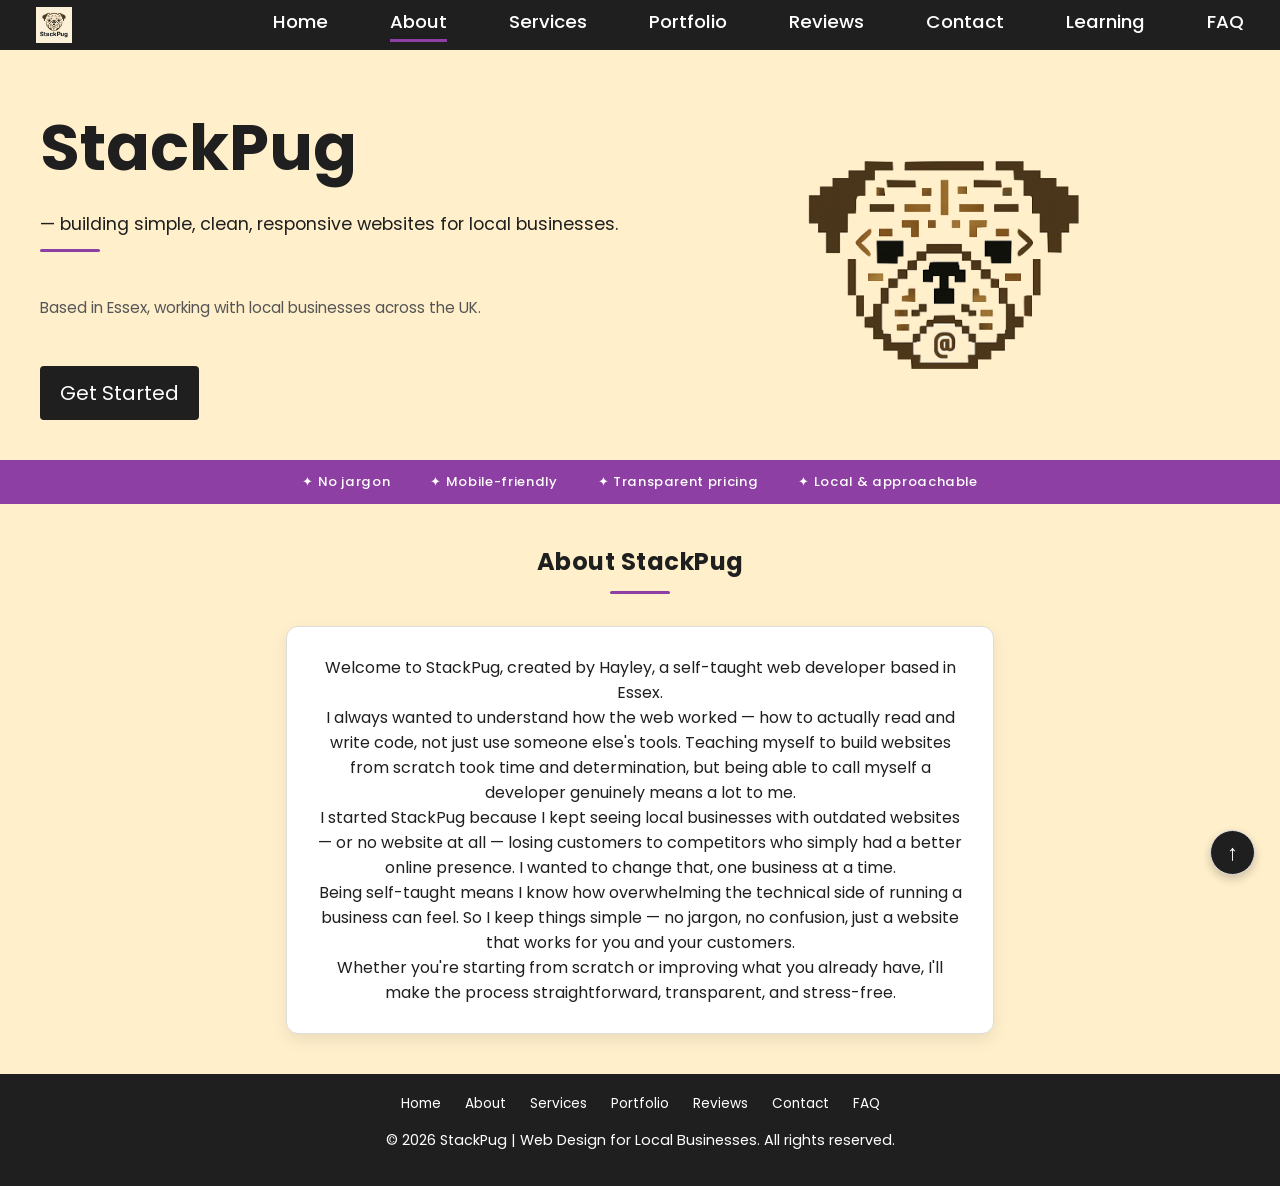
==== commit 859bbafd: "Updated website, images, portfolio" ====
--- a/about.html
+++ b/about.html
@@ -9,13 +9,22 @@
     >
     <meta
         name="description"
-        content="Affordable web design services for local buisnesses. Responsive websites, styling, accessibilty, and maintenance packages from StackPug."
+        content="Affordable web design services for local businesses. Responsive websites, styling, accessibility, and maintenance packages from StackPug."
     >
     <title>About | StackPug- Web Design for Local Businesses</title>
 
     <!-- Google Font -->
     <link
-        href="https://fonts.googleapis.com/css2?family=Poppins:wght@300;400;500;600&display=swap"
+        rel="preconnect"
+        href="https://fonts.googleapis.com"
+    >
+    <link
+        rel="preconnect"
+        href="https://fonts.gstatic.com"
+        crossorigin
+    >
+    <link
+        href="https://fonts.googleapis.com/css2?family=Poppins:wght@300;400;500;600;700&family=Inter:wght@400;500;600&display=swap"
         rel="stylesheet"
     >
 
@@ -57,9 +66,11 @@
                 class="nav-logo-link"
             >
                 <img
-                    src="./images/stackpug-s.png"
+                    src="./images/stackpug-s.webp"
                     alt="StackPug logo"
                     class="nav-logo"
+                    width="500"
+                    height="500"
                 >
             </a>
             <input
@@ -106,9 +117,11 @@
             >
 
                 <img
-                    src="./images/stackpug-s.png"
+                    src="./images/stackpug-face.png"
                     alt="StackPug Home logo"
                     class="hero-logo"
+                    width="500"
+                    height="500"
                 >
 
             </a>
--- a/styles.css
+++ b/styles.css
@@ -27,7 +27,7 @@
 
 :root {
     --charcoal: #1F1F1F;
-    --purple: #b058c2;
+    --purple: #8e3fa3;
     --purple-dark: #8e3fa3;
     --purple-light: #f3e6f7;
     --cream: #FFEFCB;
@@ -82,6 +82,7 @@
 }
 
 h2 {
+    margin-top: 0;
     font-weight: 700;
     letter-spacing: 0.5px;
     scroll-margin-top: 90px;
@@ -102,13 +103,6 @@
     background: var(--purple);
     margin: 12px auto 0;
     border-radius: 2px;
-}
-
-.tagline {
-    font-size: 0.75em;
-    font-weight: normal;
-    display: block;
-    margin-top: 12px;
 }
 
 i {
@@ -234,7 +228,7 @@
 .page-content {
     max-width: 1100px;
     margin: 0 auto;
-    padding: 40px 20px 80px;
+    padding: 40px 20px;
     flex: 1;
 }
 
@@ -492,6 +486,41 @@
     margin: 8px 0;
 }
 
+.social-callout {
+    background: var(--white);
+    border-left: 4px solid var(--purple);
+    border-radius: 0 10px 10px 0;
+    padding: 28px 32px;
+    margin-top: 20px;
+    margin-bottom: 20px;
+    box-shadow: 0 4px 12px rgba(0, 0, 0, 0.08);
+}
+
+.social-callout h3 {
+    color: var(--purple-dark);
+    margin-bottom: 12px;
+}
+
+.social-callout h3::after {
+    display: none;
+    /* removes the purple underline decoration */
+}
+
+.social-callout p {
+    color: var(--text-muted);
+    margin: 0 0 0.4rem 0;
+    line-height: 1.7;
+}
+
+.social-callout p:last-child {
+    margin: 0 0 0.4rem 0;
+    color: var(--text-muted);
+    font-weight: 500;
+}
+
+.social-callout-2 {
+    margin-bottom: 0;
+}
 
 /* ======================================================
    8. FOOTER
@@ -533,9 +562,9 @@
     display: grid;
     grid-template-columns: 1fr 1fr;
     gap: 40px;
-    padding: 0 40px 40px;
+    padding: 40px 40px 40px;
     text-align: left;
-    align-items: flex-start;
+    align-items: center;
 }
 
 .hero-content {
@@ -545,6 +574,7 @@
 }
 
 .hero h1 {
+    font-size: clamp(2rem, 6vw, 4rem);
     margin-top: 0;
     text-align: left;
 }
@@ -555,7 +585,7 @@
 }
 
 .hero-sub {
-    font-size: 1.1rem;
+    font-size: 0.95rem;
     color: var(--text-muted);
     margin-top: 12px;
 }
@@ -568,19 +598,20 @@
 
 .hero-logo {
     width: 100%;
-    max-width: 300px;
+    max-width: 350px;
     height: auto;
-    border-radius: 10px;
-    border: 1px solid black;
-    cursor: pointer;
-    transition: transform 0.25s ease, box-shadow 0.25s ease;
-}
-
-.hero-logo:hover {
-    transform: translateY(-4px) scale(1.03);
-    box-shadow: 0 14px 28px rgba(0, 0, 0, 0.2);
-}
-
+    border: none;
+    border-radius: 0;
+}
+
+.tagline {
+    font-size: 1.1rem;
+    /* was 0.75em which made it tiny */
+    font-weight: 400;
+    display: block;
+    margin-top: 16px;
+    color: var(--charcoal);
+}
 
 /* ======================================================
    10. INDEX PAGE — WHY / CHOOSE / SERVICES SECTIONS
@@ -590,7 +621,7 @@
 .why-choose,
 .services,
 .packages {
-    padding: 80px 20px;
+    padding: 40px 20px;
     width: 100%;
 }
 
@@ -712,6 +743,20 @@
 .maintenance-package-box:hover {
     transform: translateY(-8px);
     box-shadow: 0 16px 32px rgba(0, 0, 0, 0.12);
+}
+
+.web-package-box li,
+.maintenance-package-box li {
+    display: flex;
+    align-items: flex-start;
+    gap: 8px;
+    text-align: left;
+}
+
+.tick {
+    color: var(--purple);
+    font-weight: 600;
+    flex-shrink: 0;
 }
 
 .price {
@@ -919,6 +964,9 @@
     box-shadow: 0 4px 16px rgba(0, 0, 0, 0.08);
     overflow: hidden;
     transition: transform 0.25s ease, box-shadow 0.25s ease;
+    margin-top: 40px;
+    max-width: 500px;
+
 }
 
 .portfolio-card:hover {
@@ -926,18 +974,12 @@
     box-shadow: 0 16px 32px rgba(176, 88, 194, 0.15);
 }
 
-.portfolio-card .browser-window {
-    max-width: 100%;
-    border-radius: 0;
-    border: none;
-    border-bottom: 1px solid var(--border);
-    box-shadow: none;
+.portfolio-browser {
     display: flex;
     flex-direction: column;
 }
 
-.portfolio-card .browser-bar {
-    flex-shrink: 0;
+.browser-bar {
     background: #f0f0f0;
     padding: 8px 12px;
     display: flex;
@@ -948,11 +990,10 @@
 
 .portfolio-screenshot {
     width: 100%;
-    height: 260px;
+    height: 360px;
     object-fit: cover;
     object-position: top;
     display: block;
-    flex-shrink: 0;
     transition: object-position 3s ease;
 }
 
@@ -1020,14 +1061,12 @@
     border-top: 1px solid var(--border);
 }
 
-/* Centre single card when portfolio only has one project */
 .portfolio-grid:has(.portfolio-card:only-child) {
     grid-template-columns: 1fr;
     max-width: 600px;
     margin-left: auto;
     margin-right: auto;
 }
-
 
 /* ======================================================
    15. RESPONSIVE — ALL MEDIA QUERIES
@@ -1072,7 +1111,7 @@
     .why-choose,
     .services,
     .packages {
-        padding: 40px 20px;
+        padding: 30px 20px;
     }
 
     .service-box,
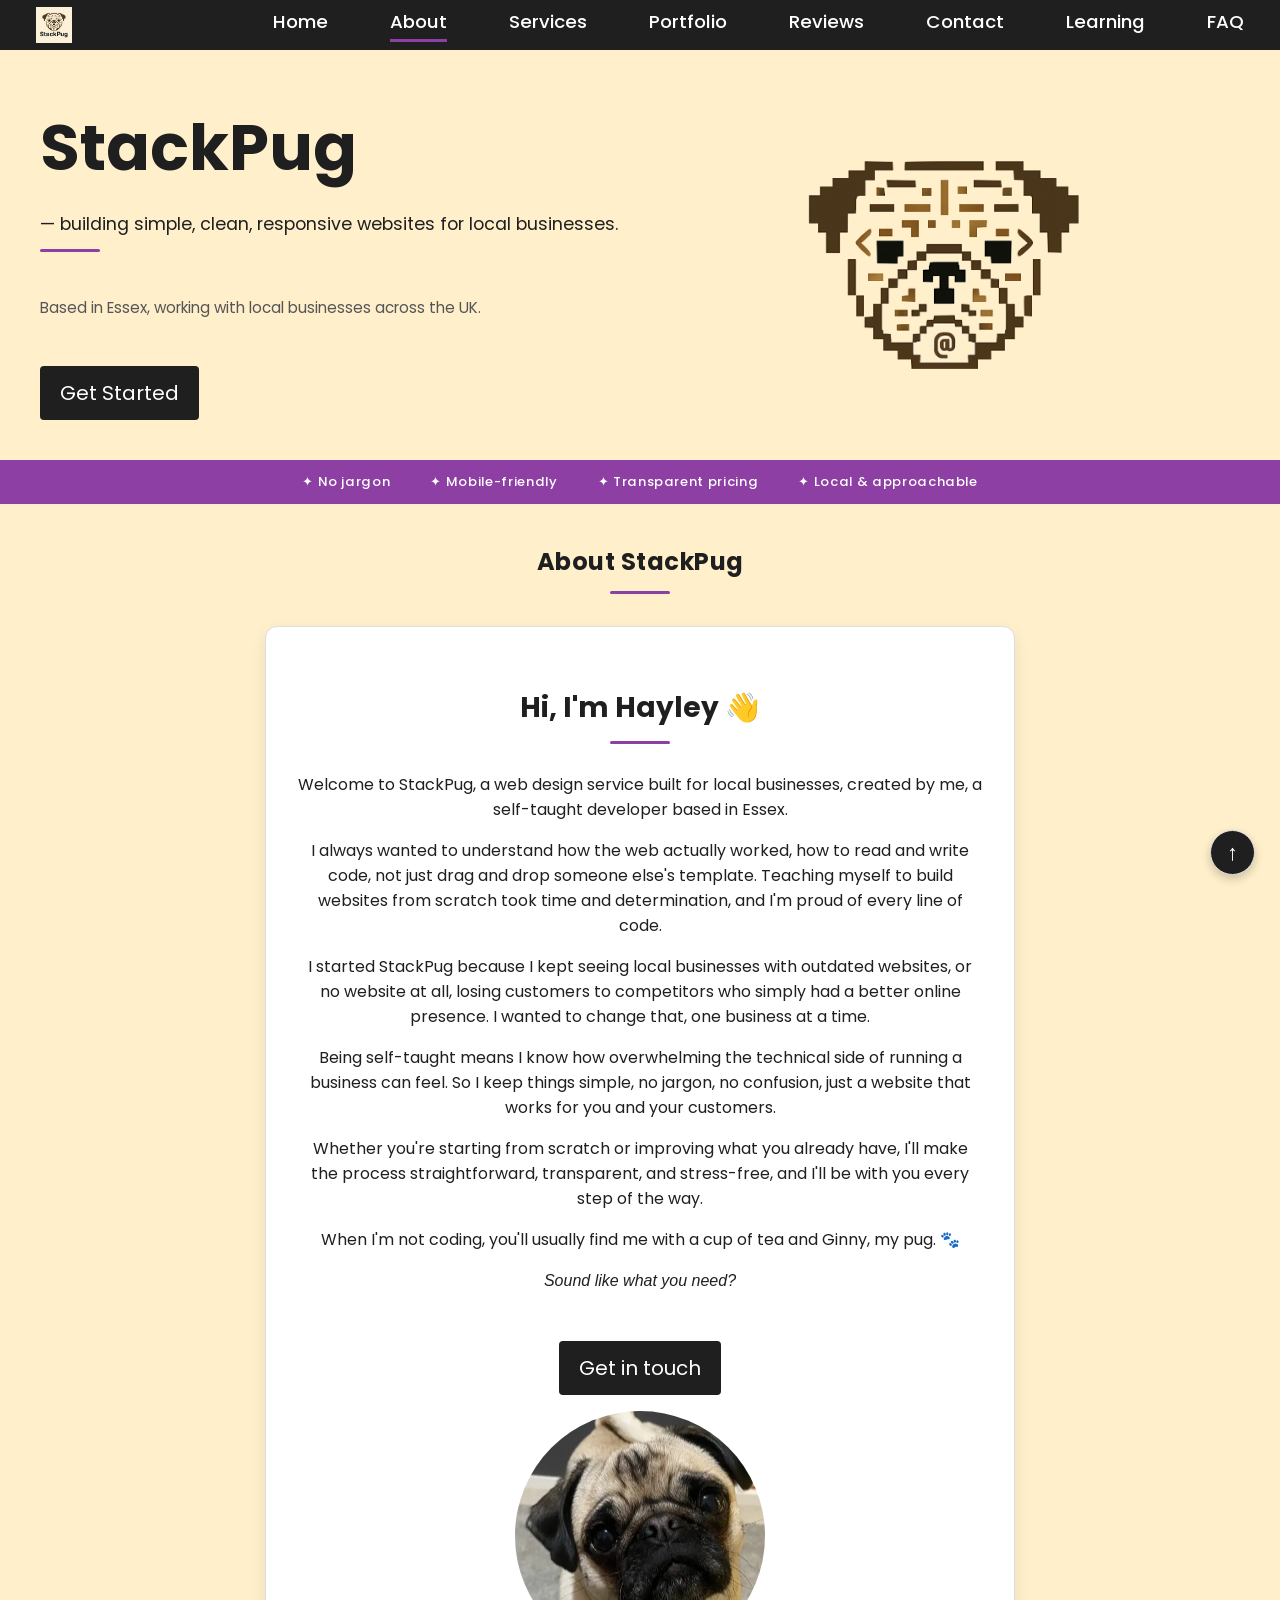
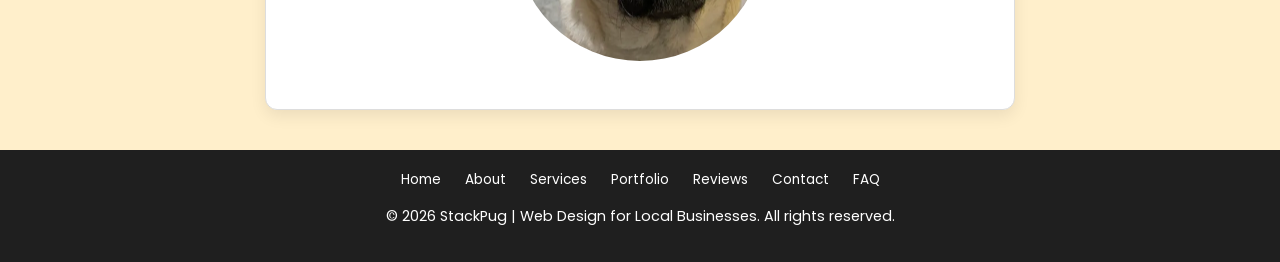
==== commit 65875c81: "Updated about me, learning page, added a service, took away from index" ====
--- a/about.html
+++ b/about.html
@@ -105,7 +105,7 @@
             </h1>
             <p class="hero-sub">Based in Essex, working with local businesses across the UK.</p>
             <a
-                href="contact.html"
+                href="services.html"
                 class="cta-button-1 first-cta"
             >Get Started</a>
         </div>
@@ -120,8 +120,8 @@
                     src="./images/stackpug-face.png"
                     alt="StackPug Home logo"
                     class="hero-logo"
-                    width="500"
-                    height="500"
+                    width="414"
+                    height="288"
                 >
 
             </a>
@@ -145,22 +145,45 @@
     <main class="page-content">
         <h2>About StackPug</h2>
 
-        <section class="content-box">
-            <p>Welcome to StackPug, created by Hayley, a self-taught web developer based in Essex.</p>
-
-            <p>I always wanted to understand how the web worked — how to actually read and write code, not just use
-                someone else's tools. Teaching myself to build websites from scratch took time and determination, but
-                being able to call myself a developer genuinely means a lot to me.</p>
-
-            <p>I started StackPug because I kept seeing local businesses with outdated websites — or no website at all —
-                losing customers to competitors who simply had a better online presence. I wanted to change that, one
-                business at a time.</p>
-
-            <p>Being self-taught means I know how overwhelming the technical side of running a business can feel. So I
-                keep things simple — no jargon, no confusion, just a website that works for you and your customers.</p>
-
-            <p>Whether you're starting from scratch or improving what you already have, I'll make the process
-                straightforward, transparent, and stress-free.</p>
+        <section class="content-box content-box--narrow">
+            <h3 class="content-box-title">Hi, I'm Hayley 👋</h3>
+
+            <p>Welcome to StackPug, a web design service built for local businesses,
+                created by me, a self-taught developer based in Essex.</p>
+
+            <p>I always wanted to understand how the web actually worked, how to read
+                and write code, not just drag and drop someone else's template. Teaching
+                myself to build websites from scratch took time and determination, and I'm
+                proud of every line of code.</p>
+
+            <p>I started StackPug because I kept seeing local businesses with outdated
+                websites, or no website at all, losing customers to competitors who simply
+                had a better online presence. I wanted to change that, one business at a time.</p>
+
+            <p>Being self-taught means I know how overwhelming the technical side of
+                running a business can feel. So I keep things simple, no jargon, no
+                confusion, just a website that works for you and your customers.</p>
+
+            <p>Whether you're starting from scratch or improving what you already have,
+                I'll make the process straightforward, transparent, and stress-free, and
+                I'll be with you every step of the way.</p>
+
+            <p>When I'm not coding, you'll usually find me with a cup of tea and Ginny,
+                my pug. 🐾</p>
+
+            <p><em>Sound like what you need?</em></p><a
+                href="contact.html"
+                class="cta-button-1 first-cta gin-cta"
+            >Get in touch</a>
+            <img
+                src="./images/ginny.webp"
+                alt="Ginny, the StackPug pug"
+                width="500"
+                height="777"
+                class="ginny-photo"
+            >
+
+
         </section>
 
     </main>
--- a/styles.css
+++ b/styles.css
@@ -273,6 +273,9 @@
     transition: 0.25s ease;
 }
 
+
+
+
 /* Extra top margin on the hero CTA specifically */
 .cta-button-1.first-cta {
     margin-top: 32px;
@@ -377,7 +380,6 @@
 }
 
 .content-box p {
-    max-width: 65ch;
     margin: 0 auto;
 }
 
@@ -613,6 +615,18 @@
     color: var(--charcoal);
 }
 
+.ginny-photo {
+    display: block;
+    margin: 1rem auto;
+    border-radius: 50%;
+    width: 250px;
+    height: 250px;
+    object-fit: cover;
+    object-position: center 10%;
+    margin-top: 1rem;
+
+}
+
 /* ======================================================
    10. INDEX PAGE — WHY / CHOOSE / SERVICES SECTIONS
 ====================================================== */
@@ -655,6 +669,7 @@
     border-radius: 10px;
     border: 1px solid var(--border);
     box-shadow: 0 4px 12px rgba(0, 0, 0, 0.08);
+    max-width: 1100px;
 }
 
 .choose-grid {
@@ -671,13 +686,46 @@
     box-shadow: 0 4px 12px rgba(0, 0, 0, 0.08);
 }
 
+.content-box p {
+    margin-bottom: 1rem;
+}
+
+.content-box-title {
+    text-align: center;
+}
+
+.content-box--narrow {
+    max-width: 750px;
+    margin: 0 auto;
+    padding: 2rem;
+}
+
+.already-box ul {
+    text-align: left;
+    display: inline-block;
+}
+
+.already-box {
+    margin: 0 auto;
+}
+
+.already-grid {
+    display: grid;
+    grid-template-columns: 1fr;
+    justify-items: center;
+}
+
 /* Affordable and hosting span full width, centred */
 .affordable,
 .hosting {
     grid-column: 1 / -1;
+    max-width: 630px;
+    margin: 0 auto;
     width: 100%;
-    max-width: 600px;
-    margin: 0 auto;
+}
+
+.hosting-box {
+    margin-top: 20px;
 }
 
 .services {
@@ -887,6 +935,80 @@
     box-shadow: 0 0 0 2px rgba(0, 0, 0, 0.08);
 }
 
+/*==================Reviews===================*/
+
+.reviews-section {
+    max-width: 900px;
+    margin: 0 auto;
+    padding: 40px 20px;
+    text-align: center;
+}
+
+.reviews-grid {
+    display: grid;
+    grid-template-columns: repeat(2, 1fr);
+    gap: 24px;
+    margin-top: 40px;
+}
+
+.review-card {
+    background: white;
+    border-radius: 10px;
+    border: 1px solid var(--border);
+    box-shadow: 0 4px 12px rgba(0, 0, 0, 0.08);
+    padding: 28px;
+    text-align: left;
+    transition: transform 0.25s ease, box-shadow 0.25s ease;
+}
+
+.review-card:hover {
+    transform: translateY(-6px);
+    box-shadow: 0 14px 28px rgba(0, 0, 0, 0.12);
+}
+
+.review-stars {
+    color: #f5a623;
+    font-size: 1.2rem;
+    margin-bottom: 12px;
+}
+
+.review-text {
+    font-style: italic;
+    color: var(--text-muted);
+    line-height: 1.7;
+    margin-bottom: 16px;
+}
+
+.review-author {
+    font-weight: 600;
+    font-size: 0.9rem;
+}
+
+.placeholder {
+    display: flex;
+    align-items: center;
+    justify-content: center;
+    color: var(--text-muted);
+    font-style: italic;
+    border: 2px dashed var(--border);
+    box-shadow: none;
+    background: transparent;
+    grid-column: 1 / -1;
+    max-width: 500px;
+    margin: 0 auto;
+    width: 100%;
+}
+
+.placeholder:hover {
+    transform: none;
+    box-shadow: none;
+}
+
+@media (max-width: 600px) {
+    .reviews-grid {
+        grid-template-columns: 1fr;
+    }
+}
 
 /* ======================================================
    13. FAQ PAGE
@@ -1068,6 +1190,99 @@
     margin-right: auto;
 }
 
+/* Learning page =============================================== */
+
+.learning-grid {
+    display: grid;
+    grid-template-columns: repeat(2, 1fr);
+    gap: 20px;
+    max-width: 900px;
+    margin: 40px auto;
+    padding: 0 20px;
+}
+
+.learning-card {
+    background: white;
+    border-radius: 10px;
+    border: 1px solid var(--border);
+    box-shadow: 0 4px 12px rgba(0, 0, 0, 0.08);
+    padding: 24px;
+    display: flex;
+    flex-direction: column;
+    gap: 10px;
+    transition: transform 0.25s ease, box-shadow 0.25s ease;
+}
+
+.learning-card:hover {
+    transform: translateY(-6px);
+    box-shadow: 0 14px 28px rgba(0, 0, 0, 0.12);
+}
+
+.learning-card h3 {
+    margin: 0;
+    font-size: 1.1rem;
+}
+
+.learning-card h3::after {
+    display: none;
+}
+
+.learning-card p {
+    margin: 0;
+    color: var(--text-muted);
+    font-size: 0.95rem;
+    line-height: 1.6;
+}
+
+.learning-status {
+    display: inline-block;
+    font-size: 0.75rem;
+    font-weight: 600;
+    padding: 4px 10px;
+    border-radius: 20px;
+    width: fit-content;
+}
+
+.learning-status.complete {
+    background: #e6f4ea;
+    color: #2d7a3a;
+}
+
+.learning-status.progress {
+    background: #fff4e0;
+    color: #b36b00;
+}
+
+.learning-status.planned {
+    background: var(--purple-light);
+    color: var(--purple);
+}
+
+.tech-stack i {
+    display: flex;
+    gap: 20px;
+    justify-content: center;
+    flex-wrap: wrap;
+    margin: 30px auto;
+    font-size: 60px;
+    color: unset;
+
+}
+
+.tech-stack {
+    display: flex;
+    flex-direction: row;
+    gap: 24px;
+    justify-content: center;
+    flex-wrap: wrap;
+    margin: 30px auto;
+}
+
+.tech-icon {
+    width: 60px;
+    height: 60px;
+}
+
 /* ======================================================
    15. RESPONSIVE — ALL MEDIA QUERIES
    Kept together at the bottom so they're easy to find
@@ -1244,6 +1459,12 @@
     }
 }
 
+@media (max-width: 600px) {
+    .learning-grid {
+        grid-template-columns: 1fr;
+    }
+}
+
 
 /* ======================================================
    16. ACCESSIBILITY — REDUCED MOTION
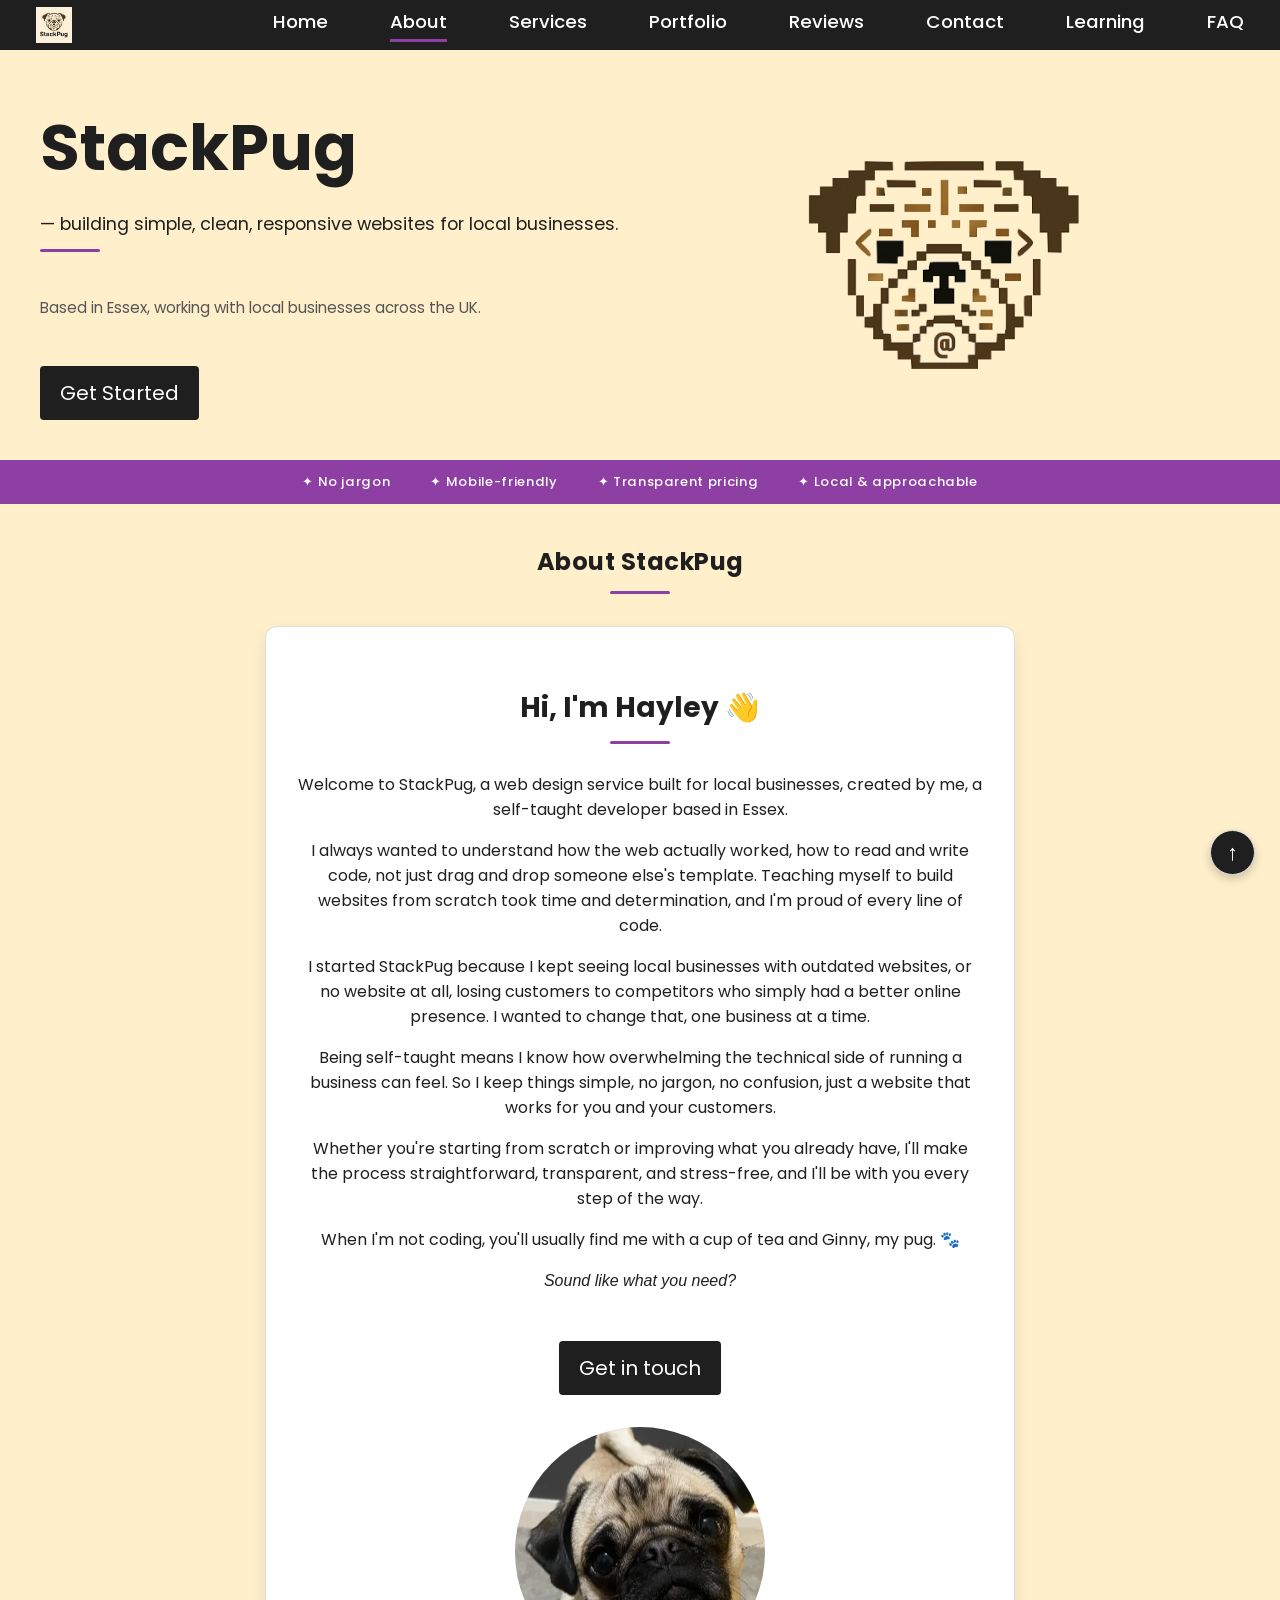
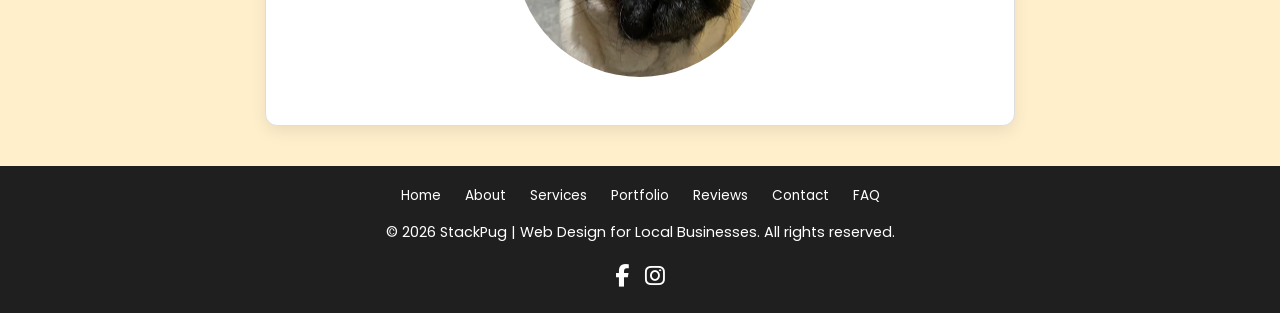
==== commit ce1a2766: "Many changes made" ====
--- a/about.html
+++ b/about.html
@@ -53,6 +53,10 @@
         rel="apple-touch-icon"
         sizes="180x180"
         href="./images/apple-touch-icon.png"
+    >
+    <link
+        rel="stylesheet"
+        href="https://cdnjs.cloudflare.com/ajax/libs/font-awesome/6.5.0/css/all.min.css"
     >
 </head>
 
@@ -202,6 +206,24 @@
             <a href="faq.html">FAQ</a>
         </nav>
         <p>© 2026 StackPug | Web Design for Local Businesses. All rights reserved.</p>
+        <div class="social-links">
+            <a
+                href="https://www.facebook.com/stackpug"
+                target="_blank"
+                rel="noopener noreferrer"
+                aria-label="Facebook"
+            >
+                <i class="fab fa-facebook-f"></i>
+            </a>
+            <a
+                href="https://www.instagram.com/stackpug"
+                target="_blank"
+                rel="noopener noreferrer"
+                aria-label="Instagram"
+            >
+                <i class="fab fa-instagram"></i>
+            </a>
+        </div>
     </footer>
 </body>
 
--- a/styles.css
+++ b/styles.css
@@ -105,12 +105,16 @@
     border-radius: 2px;
 }
 
-i {
+.portfolio-h2 {
+    margin-top: 60px;
+}
+
+i:not(.checkbox-box):not(.fab) {
     font-size: 0.5em;
     color: var(--text-muted);
 }
 
-input:focus {
+input:not([type="checkbox"]):focus {
     outline: none;
     border: 2px solid #7c6cfc;
     box-shadow: 0 0 0 3px rgba(124, 108, 252, 0.3);
@@ -555,6 +559,22 @@
     color: var(--purple);
 }
 
+.social-links {
+    display: flex;
+    gap: 1rem;
+    justify-content: center;
+    margin-top: 1rem;
+}
+
+.social-links a {
+    color: var(--white);
+    font-size: 1.4rem;
+    transition: color 0.2s ease;
+}
+
+.social-links a:hover {
+    color: var(--purple-dark);
+}
 
 /* ======================================================
    9. INDEX PAGE — HERO
@@ -622,8 +642,8 @@
     width: 250px;
     height: 250px;
     object-fit: cover;
-    object-position: center 10%;
-    margin-top: 1rem;
+    object-position: center 5%;
+    margin-top: 2rem;
 
 }
 
@@ -757,6 +777,13 @@
     margin: 0 auto;
     display: flex;
     flex-direction: column;
+    max-width: 1100px;
+}
+
+.web-packages {
+    max-width: 1100px;
+    margin: 0 auto;
+    padding-bottom: 20px;
 }
 
 .web-packages-grid,
@@ -873,6 +900,15 @@
     margin-bottom: 10px;
 }
 
+.packages-footnote {
+    text-align: center;
+    font-size: 0.85rem;
+    color: var(--text-muted);
+    max-width: 700px;
+    margin: -20px auto 0;
+    padding: 16px 20px 0;
+    border-top: 1px solid var(--border);
+}
 
 /* ======================================================
    12. CONTACT PAGE
@@ -933,6 +969,75 @@
 .input-wrap:focus-within {
     border-color: var(--charcoal);
     box-shadow: 0 0 0 2px rgba(0, 0, 0, 0.08);
+}
+
+.group-label {
+    display: block;
+    margin-bottom: 10px;
+    font-weight: 500;
+    color: var(--charcoal);
+}
+
+.optional {
+    font-weight: 400;
+    font-size: 0.85rem;
+    color: var(--text-muted);
+}
+
+.checkbox-grid {
+    display: grid;
+    grid-template-columns: 1fr 1fr;
+    gap: 10px;
+}
+
+.checkbox-item {
+    display: flex;
+    align-items: center;
+    gap: 10px;
+    cursor: pointer;
+    font-size: 0.95rem;
+    color: var(--charcoal);
+}
+
+.checkbox-item input[type="checkbox"] {
+    display: none;
+}
+
+.checkbox-box {
+    width: 18px;
+    height: 18px;
+    min-width: 18px;
+    border: 1px solid var(--border);
+    border-radius: 4px;
+    background: white;
+    transition: background 0.2s, border-color 0.2s;
+    display: flex;
+    align-items: center;
+    justify-content: center;
+}
+
+.checkbox-item input[type="checkbox"]:checked+.checkbox-box {
+    background: var(--purple);
+    border-color: var(--charcoal);
+}
+
+.checkbox-item input[type="checkbox"]:checked+.checkbox-box::after {
+    content: '✓';
+    color: white;
+    font-size: 12px;
+    line-height: 1;
+}
+
+.select-wrap select {
+    border: none;
+    flex: 1;
+    padding: 12px;
+    font-size: 16px;
+    font-family: 'Inter', sans-serif;
+    background: transparent;
+    cursor: pointer;
+    appearance: none;
+    color: var(--charcoal);
 }
 
 /*==================Reviews===================*/
@@ -1190,6 +1295,79 @@
     margin-right: auto;
 }
 
+/*==========portfolio mobile =================*/
+
+.phone-frame {
+    width: 220px;
+    height: 440px;
+    background: #1a1a1a;
+    border-radius: 36px;
+    padding: 12px;
+    box-shadow:
+        0 0 0 2px #333,
+        0 20px 60px rgba(0, 0, 0, 0.4);
+    position: relative;
+    margin: 0 auto;
+}
+
+/* Camera notch */
+.phone-frame::before {
+    content: '';
+    position: absolute;
+    top: 12px;
+    left: 50%;
+    transform: translateX(-50%);
+    width: 60px;
+    height: 6px;
+    background: #333;
+    border-radius: 3px;
+    z-index: 2;
+}
+
+/* Home bar */
+.phone-frame::after {
+    content: '';
+    position: absolute;
+    bottom: 16px;
+    left: 50%;
+    transform: translateX(-50%);
+    width: 80px;
+    height: 4px;
+    background: #444;
+    border-radius: 2px;
+    z-index: 2;
+}
+
+.phone-screen {
+    width: 100%;
+    height: 100%;
+    border-radius: 26px;
+    overflow: hidden;
+    background: #000;
+}
+
+.mobile-screenshot {
+    width: 100%;
+    height: 100%;
+    object-fit: cover;
+    object-position: top;
+    display: block;
+    transition: object-position 5s ease;
+}
+
+.mobile-screenshot:hover {
+    object-position: bottom;
+}
+
+.phone-frames-wrapper {
+    display: flex;
+    flex-direction: row;
+    justify-content: center;
+    gap: 3rem;
+    padding: 2rem;
+    flex-wrap: wrap;
+}
+
 /* Learning page =============================================== */
 
 .learning-grid {
@@ -1465,6 +1643,18 @@
     }
 }
 
+@media (max-width: 600px) {
+    .reviews-grid {
+        grid-template-columns: 1fr;
+    }
+}
+
+@media (max-width: 480px) {
+    .checkbox-grid {
+        grid-template-columns: 1fr;
+    }
+}
+
 
 /* ======================================================
    16. ACCESSIBILITY — REDUCED MOTION
@@ -1486,4 +1676,12 @@
         transform: none;
         box-shadow: 0 4px 12px rgba(0, 0, 0, 0.08);
     }
+}
+
+@media (max-width: 768px) {
+    .phone-frames-wrapper {
+        flex-direction: column;
+        align-items: center;
+        gap: 2rem;
+    }
 }
